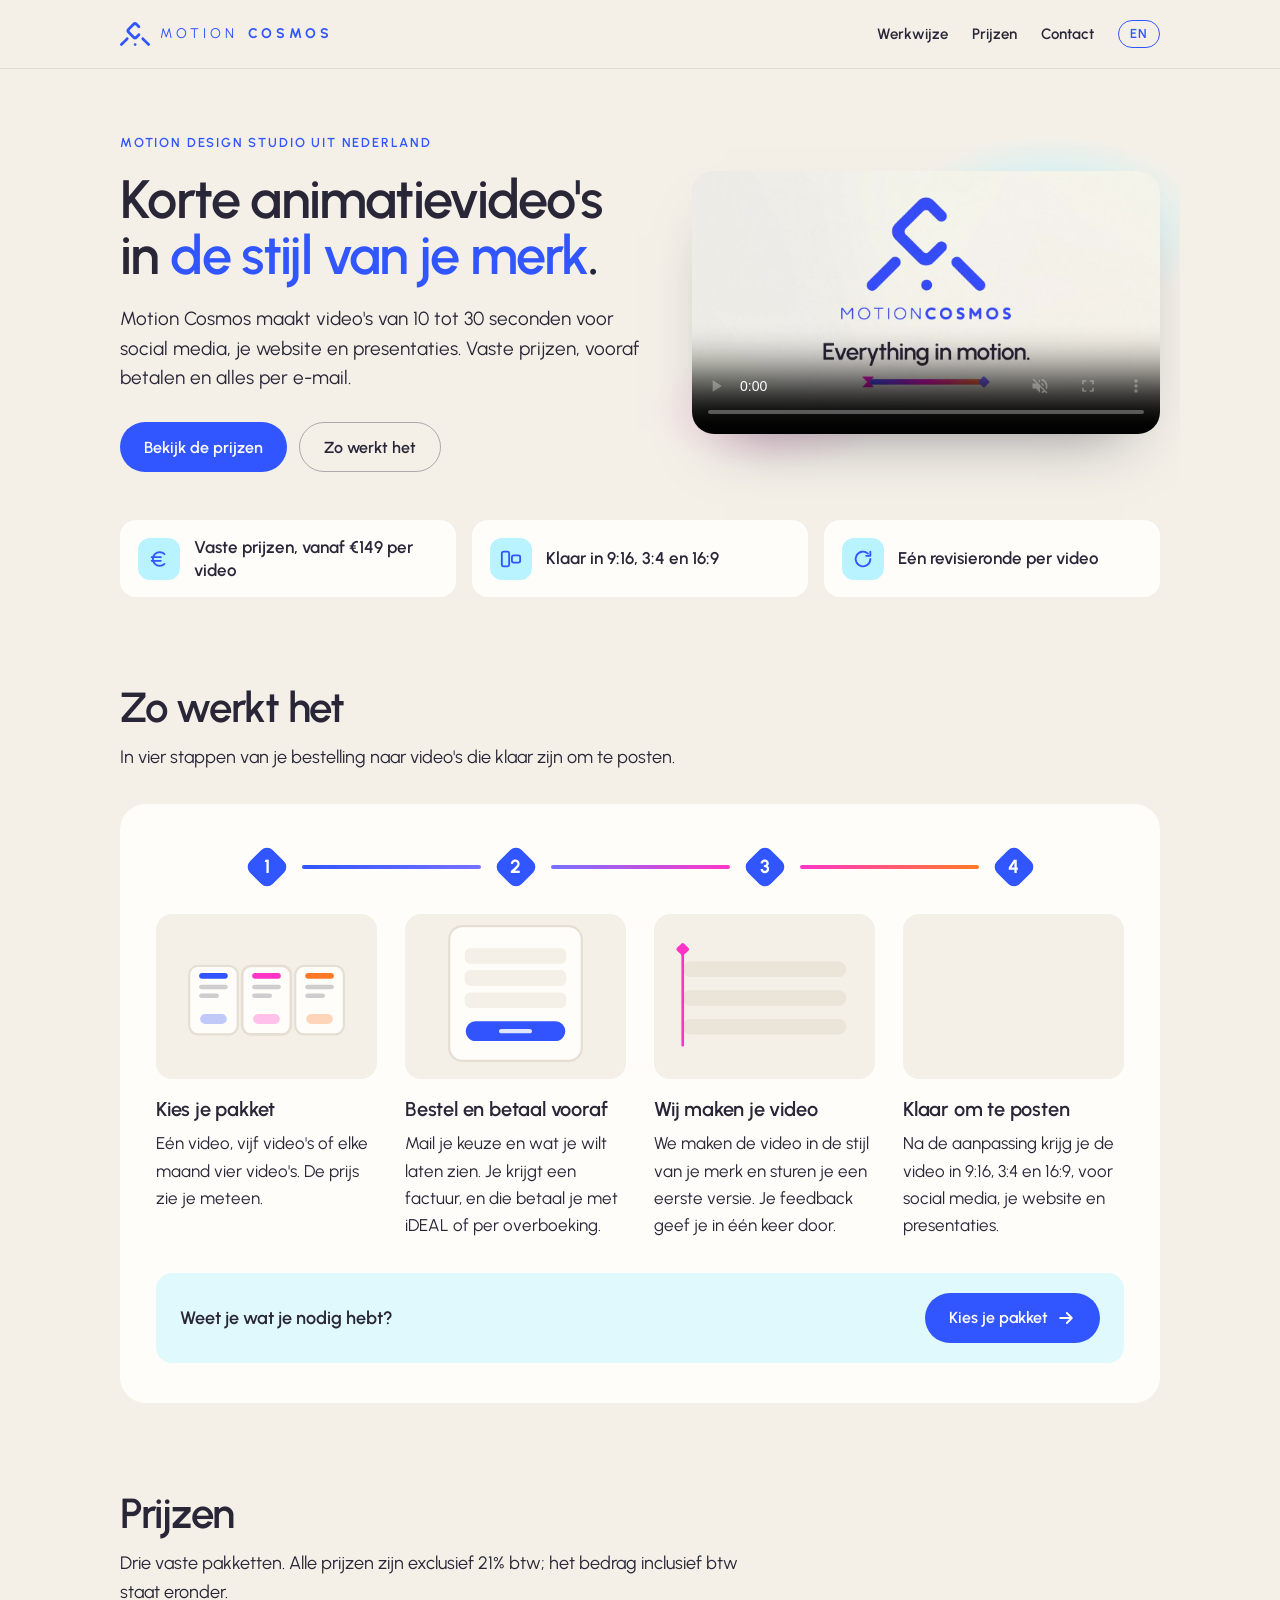
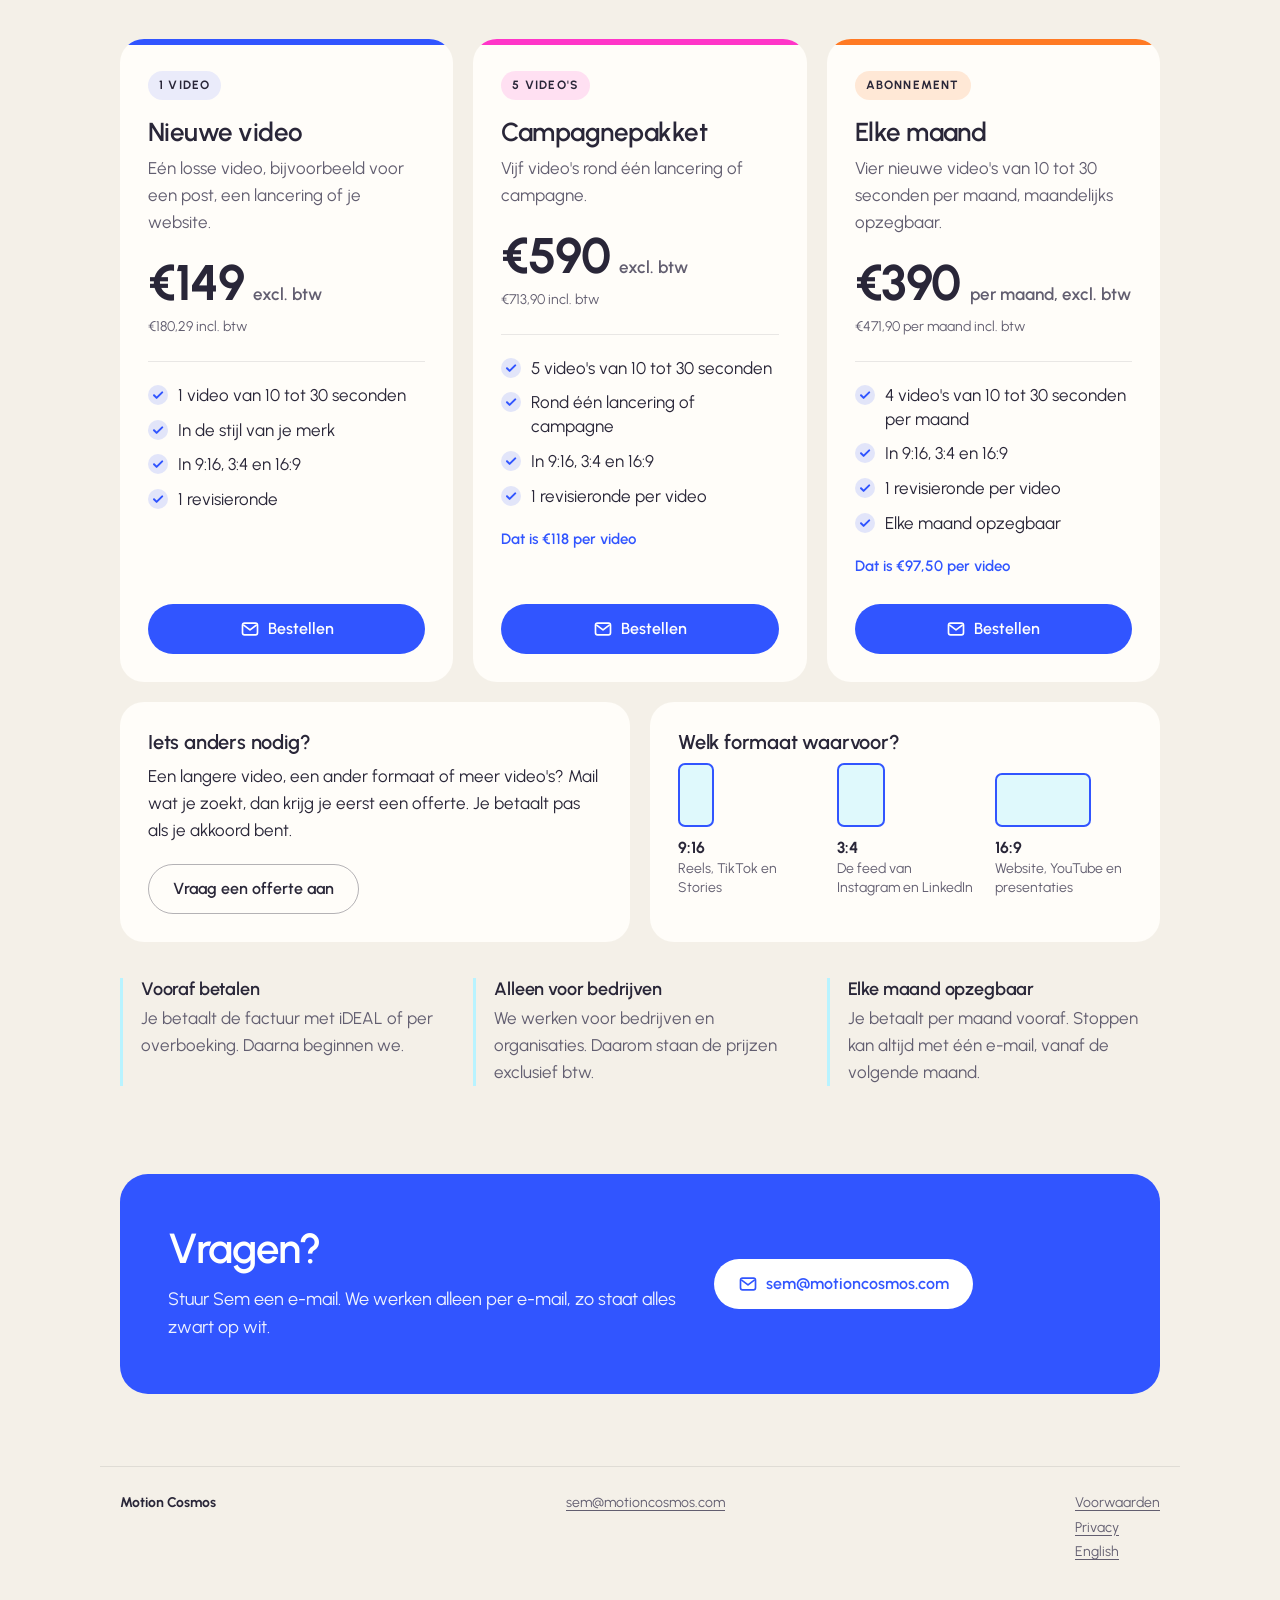
==== index.html @ 5138299f "Publish the Motion Cosmos website Dutch at /, English at /en/, served by GitHub Pages at motioncosmo" ====
<!doctype html>
<html lang="nl">
<head>
<meta charset="utf-8">
<meta name="viewport" content="width=device-width, initial-scale=1">
<title>Motion Cosmos | Korte animatievideo's voor bedrijven</title>
<meta name="description" content="Motion Cosmos maakt korte animatievideo's in de stijl van je merk. Vaste prijzen vanaf €149, vooraf betalen en alles per e-mail.">
<meta property="og:title" content="Motion Cosmos | Korte animatievideo's voor bedrijven">
<meta property="og:description" content="Korte animatievideo's in de stijl van je merk. Vaste prijzen vanaf €149.">
<meta property="og:image" content="https://motioncosmos.com/assets/brand-video.jpg">
<meta property="og:url" content="https://motioncosmos.com/">
<link rel="alternate" hreflang="nl" href="https://motioncosmos.com/">
<link rel="alternate" hreflang="en" href="https://motioncosmos.com/en/">
<link rel="icon" href="assets/beeldmerk.svg" type="image/svg+xml">
<link rel="preload" href="assets/urbanist-latin-600-normal.woff2" as="font" type="font/woff2" crossorigin>
<link rel="stylesheet" href="style.css">
</head>
<body>
<header class="top">
  <div class="wrap">
    <a class="brand" href="index.html"><img src="assets/beeldmerk.svg" alt="" width="30" height="24">MOTION<b>COSMOS</b></a>
    <nav>
      <a class="hide-sm" href="#werkwijze">Werkwijze</a>
      <a href="#prijzen">Prijzen</a>
      <a class="hide-sm" href="#contact">Contact</a>
      <a class="lang" href="en/index.html" hreflang="en" lang="en" title="English version">EN</a>
    </nav>
  </div>
</header>

<main class="wrap">
  <div class="hero">
    <div>
      <p class="eyebrow">Motion design studio uit Nederland</p>
      <h1>Korte animatievideo's in <em>de stijl van je merk</em>.</h1>
      
      <p class="lead">Motion Cosmos maakt video's van 10 tot 30 seconden voor social media, je website en presentaties. Vaste prijzen, vooraf betalen en alles per e-mail.</p>
      <div class="buttons">
        <a class="btn btn-primary" href="#prijzen">Bekijk de prijzen</a>
        <a class="btn btn-ghost" href="#werkwijze">Zo werkt het</a>
      </div>
    </div>
    <div class="media">
      <div class="video">
        <video src="assets/brand-video.mp4" poster="assets/brand-video.jpg" autoplay muted loop playsinline controls preload="metadata" aria-label="Video van Motion Cosmos, 10 seconden"></video>
      </div>
    </div>
  </div>

  <ul class="facts">
    <li><span class="ico"><svg width="22" height="22" viewBox="0 0 24 24" fill="none" stroke="currentColor" stroke-width="2" stroke-linecap="round" aria-hidden="true"><path d="M18 6.6A7.5 7.5 0 1 0 18 17.4"/><path d="M4 10h10M4 14h10"/></svg></span>Vaste prijzen, vanaf €149 per video</li>
    <li><span class="ico"><svg width="22" height="22" viewBox="0 0 24 24" fill="none" stroke="currentColor" stroke-width="2" stroke-linejoin="round" aria-hidden="true"><rect x="2" y="4" width="8" height="16" rx="2"/><rect x="13" y="8" width="9" height="8" rx="2"/></svg></span>Klaar in 9:16, 3:4 en 16:9</li>
    <li><span class="ico"><svg width="22" height="22" viewBox="0 0 24 24" fill="none" stroke="currentColor" stroke-width="2" stroke-linecap="round" stroke-linejoin="round" aria-hidden="true"><path d="M20 12a8 8 0 1 1-2.6-5.9"/><path d="M20 4v4.5h-4.5"/></svg></span>Eén revisieronde per video</li>
  </ul>

  <section id="werkwijze">
    <div class="section-head">
      <h2>Zo werkt het</h2>
      <p>In vier stappen van je bestelling naar video's die klaar zijn om te posten.</p>
    </div>
    <div class="panel">
      <ol class="steps">
        <li>
          <span class="kf"><span>1</span></span>
          <div class="anim" data-lottie="assets/lottie/step1.json" aria-hidden="true"></div>
          <h3>Kies je pakket</h3>
          <p>Eén video, vijf video's of elke maand vier video's. De prijs zie je meteen.</p>
        </li>
        <li>
          <span class="kf"><span>2</span></span>
          <div class="anim" data-lottie="assets/lottie/step2.json" aria-hidden="true"></div>
          
          <h3>Bestel en betaal vooraf</h3>
          <p>Mail je keuze en wat je wilt laten zien. Je krijgt een factuur, en die betaal je met iDEAL of per overboeking.</p>
        </li>
        <li>
          <span class="kf"><span>3</span></span>
          <div class="anim" data-lottie="assets/lottie/step3.json" aria-hidden="true"></div>
          <h3>Wij maken je video</h3>
          <p>We maken de video in de stijl van je merk en sturen je een eerste versie. Je feedback geef je in één keer door.</p>
        </li>
        <li>
          <span class="kf"><span>4</span></span>
          <div class="anim" data-lottie="assets/lottie/step4.json" aria-hidden="true"></div>
          <h3>Klaar om te posten</h3>
          <p>Na de aanpassing krijg je de video in 9:16, 3:4 en 16:9, voor social media, je website en presentaties.</p>
        </li>
      </ol>
      <div class="panel-cta">
        <p>Weet je wat je nodig hebt?</p>
        <a class="btn btn-primary" href="#prijzen">Kies je pakket <svg width="20" height="20" viewBox="0 0 24 24" fill="none" stroke="currentColor" stroke-width="2.2" stroke-linecap="round" stroke-linejoin="round" aria-hidden="true"><path d="M5 12h14M13 6l6 6-6 6"/></svg></a>
      </div>
    </div>
  </section>

  <section id="prijzen">
    <div class="section-head">
      <h2>Prijzen</h2>
      <p>Drie vaste pakketten. Alle prijzen zijn exclusief 21% btw; het bedrag inclusief btw staat eronder.</p>
    </div>
    <div class="prices">
      <article class="price p1">
        <span class="tag">1 video</span>
        <h3>Nieuwe video</h3>
        <p class="for">Eén losse video, bijvoorbeeld voor een post, een lancering of je website.</p>
        <div class="amount"><strong>€149</strong><span>excl. btw</span></div>
        <p class="incl">€180,29 incl. btw</p>
        <ul>
          <li><svg width="20" height="20" viewBox="0 0 20 20" aria-hidden="true"><circle cx="10" cy="10" r="10" fill="currentColor" opacity=".14"/><path d="M6 10.3l2.6 2.6 5.6-5.5" fill="none" stroke="currentColor" stroke-width="2" stroke-linecap="round" stroke-linejoin="round"/></svg>1 video van 10 tot 30 seconden</li>
          <li><svg width="20" height="20" viewBox="0 0 20 20" aria-hidden="true"><circle cx="10" cy="10" r="10" fill="currentColor" opacity=".14"/><path d="M6 10.3l2.6 2.6 5.6-5.5" fill="none" stroke="currentColor" stroke-width="2" stroke-linecap="round" stroke-linejoin="round"/></svg>In de stijl van je merk</li>
          <li><svg width="20" height="20" viewBox="0 0 20 20" aria-hidden="true"><circle cx="10" cy="10" r="10" fill="currentColor" opacity=".14"/><path d="M6 10.3l2.6 2.6 5.6-5.5" fill="none" stroke="currentColor" stroke-width="2" stroke-linecap="round" stroke-linejoin="round"/></svg>In 9:16, 3:4 en 16:9</li>
          <li><svg width="20" height="20" viewBox="0 0 20 20" aria-hidden="true"><circle cx="10" cy="10" r="10" fill="currentColor" opacity=".14"/><path d="M6 10.3l2.6 2.6 5.6-5.5" fill="none" stroke="currentColor" stroke-width="2" stroke-linecap="round" stroke-linejoin="round"/></svg>1 revisieronde</li>
        </ul>
        <div class="grow"></div>
        
        <a class="btn btn-primary" href="mailto:sem@motioncosmos.com?subject=Bestelling%3A%20Nieuwe%20video"><svg width="20" height="20" viewBox="0 0 24 24" fill="none" stroke="currentColor" stroke-width="2" stroke-linejoin="round" aria-hidden="true"><rect x="3" y="5" width="18" height="14" rx="2.5"/><path d="M4 7l8 6 8-6"/></svg>Bestellen</a>
      </article>
      <article class="price p2">
        <span class="tag">5 video's</span>
        <h3>Campagnepakket</h3>
        <p class="for">Vijf video's rond één lancering of campagne.</p>
        <div class="amount"><strong>€590</strong><span>excl. btw</span></div>
        <p class="incl">€713,90 incl. btw</p>
        <ul>
          <li><svg width="20" height="20" viewBox="0 0 20 20" aria-hidden="true"><circle cx="10" cy="10" r="10" fill="currentColor" opacity=".14"/><path d="M6 10.3l2.6 2.6 5.6-5.5" fill="none" stroke="currentColor" stroke-width="2" stroke-linecap="round" stroke-linejoin="round"/></svg>5 video's van 10 tot 30 seconden</li>
          <li><svg width="20" height="20" viewBox="0 0 20 20" aria-hidden="true"><circle cx="10" cy="10" r="10" fill="currentColor" opacity=".14"/><path d="M6 10.3l2.6 2.6 5.6-5.5" fill="none" stroke="currentColor" stroke-width="2" stroke-linecap="round" stroke-linejoin="round"/></svg>Rond één lancering of campagne</li>
          <li><svg width="20" height="20" viewBox="0 0 20 20" aria-hidden="true"><circle cx="10" cy="10" r="10" fill="currentColor" opacity=".14"/><path d="M6 10.3l2.6 2.6 5.6-5.5" fill="none" stroke="currentColor" stroke-width="2" stroke-linecap="round" stroke-linejoin="round"/></svg>In 9:16, 3:4 en 16:9</li>
          <li><svg width="20" height="20" viewBox="0 0 20 20" aria-hidden="true"><circle cx="10" cy="10" r="10" fill="currentColor" opacity=".14"/><path d="M6 10.3l2.6 2.6 5.6-5.5" fill="none" stroke="currentColor" stroke-width="2" stroke-linecap="round" stroke-linejoin="round"/></svg>1 revisieronde per video</li>
        </ul>
        <p class="unit">Dat is €118 per video</p>
        <div class="grow"></div>
        
        <a class="btn btn-primary" href="mailto:sem@motioncosmos.com?subject=Bestelling%3A%20Campagnepakket"><svg width="20" height="20" viewBox="0 0 24 24" fill="none" stroke="currentColor" stroke-width="2" stroke-linejoin="round" aria-hidden="true"><rect x="3" y="5" width="18" height="14" rx="2.5"/><path d="M4 7l8 6 8-6"/></svg>Bestellen</a>
      </article>
      <article class="price p3">
        <span class="tag">Abonnement</span>
        <h3>Elke maand</h3>
        <p class="for">Vier nieuwe video's van 10 tot 30 seconden per maand, maandelijks opzegbaar.</p>
        <div class="amount"><strong>€390</strong><span>per maand, excl. btw</span></div>
        <p class="incl">€471,90 per maand incl. btw</p>
        <ul>
          <li><svg width="20" height="20" viewBox="0 0 20 20" aria-hidden="true"><circle cx="10" cy="10" r="10" fill="currentColor" opacity=".14"/><path d="M6 10.3l2.6 2.6 5.6-5.5" fill="none" stroke="currentColor" stroke-width="2" stroke-linecap="round" stroke-linejoin="round"/></svg>4 video's van 10 tot 30 seconden per maand</li>
          <li><svg width="20" height="20" viewBox="0 0 20 20" aria-hidden="true"><circle cx="10" cy="10" r="10" fill="currentColor" opacity=".14"/><path d="M6 10.3l2.6 2.6 5.6-5.5" fill="none" stroke="currentColor" stroke-width="2" stroke-linecap="round" stroke-linejoin="round"/></svg>In 9:16, 3:4 en 16:9</li>
          <li><svg width="20" height="20" viewBox="0 0 20 20" aria-hidden="true"><circle cx="10" cy="10" r="10" fill="currentColor" opacity=".14"/><path d="M6 10.3l2.6 2.6 5.6-5.5" fill="none" stroke="currentColor" stroke-width="2" stroke-linecap="round" stroke-linejoin="round"/></svg>1 revisieronde per video</li>
          <li><svg width="20" height="20" viewBox="0 0 20 20" aria-hidden="true"><circle cx="10" cy="10" r="10" fill="currentColor" opacity=".14"/><path d="M6 10.3l2.6 2.6 5.6-5.5" fill="none" stroke="currentColor" stroke-width="2" stroke-linecap="round" stroke-linejoin="round"/></svg>Elke maand opzegbaar</li>
        </ul>
        <p class="unit">Dat is €97,50 per video</p>
        <div class="grow"></div>
        
        <a class="btn btn-primary" href="mailto:sem@motioncosmos.com?subject=Bestelling%3A%20Elke%20maand"><svg width="20" height="20" viewBox="0 0 24 24" fill="none" stroke="currentColor" stroke-width="2" stroke-linejoin="round" aria-hidden="true"><rect x="3" y="5" width="18" height="14" rx="2.5"/><path d="M4 7l8 6 8-6"/></svg>Bestellen</a>
      </article>
    </div>

    <div class="extras">
      <div class="extra">
        <h3>Iets anders nodig?</h3>
        <p>Een langere video, een ander formaat of meer video's? Mail wat je zoekt, dan krijg je eerst een offerte. Je betaalt pas als je akkoord bent.</p>
        <a class="btn btn-ghost" href="mailto:sem@motioncosmos.com?subject=Offerte">Vraag een offerte aan</a>
      </div>
      <div class="extra">
        <h3>Welk formaat waarvoor?</h3>
        <ul class="formats">
          <li><div class="rbox"><div class="ratio r916"></div></div><b>9:16</b>Reels, TikTok en Stories</li>
          <li><div class="rbox"><div class="ratio r34"></div></div><b>3:4</b>De feed van Instagram en LinkedIn</li>
          <li><div class="rbox"><div class="ratio r169"></div></div><b>16:9</b>Website, YouTube en presentaties</li>
        </ul>
      </div>
    </div>

    <ul class="good">
      
      <li><h3>Vooraf betalen</h3><p>Je betaalt de factuur met iDEAL of per overboeking. Daarna beginnen we.</p></li>
      <li><h3>Alleen voor bedrijven</h3><p>We werken voor bedrijven en organisaties. Daarom staan de prijzen exclusief btw.</p></li>
      <li><h3>Elke maand opzegbaar</h3><p>Je betaalt per maand vooraf. Stoppen kan altijd met één e-mail, vanaf de volgende maand.</p></li>
    </ul>
  </section>

  <section id="contact">
    <div class="cta">
      <div>
        <h2>Vragen?</h2>
        <p>Stuur Sem een e-mail. We werken alleen per e-mail, zo staat alles zwart op wit.</p>
      </div>
      <div class="side">
        <a class="btn btn-light" href="mailto:sem@motioncosmos.com"><svg width="20" height="20" viewBox="0 0 24 24" fill="none" stroke="currentColor" stroke-width="2" stroke-linejoin="round" aria-hidden="true"><rect x="3" y="5" width="18" height="14" rx="2.5"/><path d="M4 7l8 6 8-6"/></svg>sem@motioncosmos.com</a>
      </div>
    </div>
  </section>
</main>

<footer>
  <div class="wrap">
    <p><strong>Motion Cosmos</strong></p>
    <p><a href="mailto:sem@motioncosmos.com">sem@motioncosmos.com</a></p>
    <p><a href="voorwaarden.html">Voorwaarden</a><br><a href="privacy.html">Privacy</a><br><a href="en/index.html" hreflang="en">English</a></p>
  </div>
</footer>
<script src="assets/lottie/lottie_light.min.js" defer></script>
<script src="assets/steps.js" defer></script>
</body>
</html>
---- style.css ----
@font-face { font-family: Urbanist; font-weight: 400; font-display: swap; src: url(assets/urbanist-latin-400-normal.woff2) format("woff2"); }
@font-face { font-family: Urbanist; font-weight: 600; font-display: swap; src: url(assets/urbanist-latin-600-normal.woff2) format("woff2"); }
@font-face { font-family: Urbanist; font-weight: 700; font-display: swap; src: url(assets/urbanist-latin-700-normal.woff2) format("woff2"); }

/* Motion Cosmos house style (brandbook, Nieuwe stijl v6) */
:root {
  --cream: #F4F0E8;   /* Moon Cream */
  --card: #FFFDF9;
  --ink: #292638;     /* Deep Space */
  --muted: #625E70;
  --blue: #3155FF;    /* Cosmic Blue */
  --blue-hover: #2142E8;
  --sky: #B8F3FF;     /* Stratos Cyan */
  --pink: #FF35C8;    /* Nova Pink */
  --orange: #FF7A24;  /* Solar Orange */
  --violet: #7770FF;  /* Nebula Violet */
  --line: rgba(41, 38, 56, .10);
  color-scheme: light;
}

* { box-sizing: border-box; }
html { -webkit-text-size-adjust: 100%; scroll-behavior: smooth; scroll-padding-top: 84px; }
body {
  margin: 0;
  background: var(--cream);
  color: var(--ink);
  font: 400 17px/1.6 Urbanist, "Helvetica Neue", Helvetica, Arial, sans-serif;
}
a { color: var(--blue); text-underline-offset: 3px; }
a:hover { color: var(--blue-hover); }
img, video, svg { display: block; }

.wrap { max-width: 1080px; margin: 0 auto; padding: 0 20px; }
main { overflow-x: clip; }

/* Header */
header.top {
  position: sticky; top: 0; z-index: 10;
  background: rgba(244, 240, 232, .92);
  -webkit-backdrop-filter: blur(10px); backdrop-filter: blur(10px);
  border-bottom: 1px solid var(--line);
}
header.top .wrap { display: flex; align-items: center; justify-content: space-between; gap: 16px; height: 68px; }
.brand { display: inline-flex; align-items: center; gap: 10px; color: var(--blue); text-decoration: none; font-size: 14px; letter-spacing: .28em; white-space: nowrap; }
.brand b { font-weight: 700; }
.brand img { width: 30px; height: auto; }
nav { display: flex; align-items: center; gap: 24px; }
nav a { color: var(--ink); font-size: 15px; font-weight: 600; text-decoration: none; }
nav a:hover { color: var(--blue); }
nav a.lang {
  color: var(--blue); border: 1.5px solid var(--blue); border-radius: 999px;
  padding: 3px 11px; font-size: 13px; letter-spacing: .08em;
}
nav a.lang:hover { background: var(--blue); color: #fff; }

/* Buttons */
.btn {
  display: inline-flex; align-items: center; justify-content: center; gap: 8px;
  min-height: 50px; padding: 0 24px; border-radius: 999px;
  font-weight: 600; font-size: 16px; text-decoration: none; text-align: center;
  transition: background-color .15s, color .15s, border-color .15s, transform .15s;
}
.btn:hover { transform: translateY(-1px); }
.btn-primary { background: var(--blue); color: #fff; }
.btn-primary:hover { background: var(--blue-hover); color: #fff; }
.btn-ghost { border: 1.5px solid rgba(41, 38, 56, .35); color: var(--ink); }
.btn-ghost:hover { border-color: var(--blue); color: var(--blue); }
.btn-light { background: #fff; color: var(--blue); }
.btn-light:hover { background: var(--cream); color: var(--blue); }

/* Hero */
.hero { display: grid; grid-template-columns: 1.12fr 1fr; gap: 48px; align-items: center; padding: 64px 0 40px; }
.eyebrow { margin: 0 0 18px; color: var(--blue); font-size: 13px; font-weight: 600; letter-spacing: .14em; text-transform: uppercase; }
h1 { margin: 0 0 20px; font-size: clamp(36px, 4.6vw, 54px); font-weight: 600; line-height: 1.04; letter-spacing: -.03em; }
h1 em { font-style: normal; color: var(--blue); }
.lead { margin: 0 0 30px; font-size: 19px; line-height: 1.55; max-width: 31em; }
.buttons { display: flex; flex-wrap: wrap; gap: 12px; }

.media { position: relative; isolation: isolate; }
.media::before {
  /* light field: soft Stratos Cyan and Nova Pink behind the video, never behind text */
  content: ""; position: absolute; inset: -14% -10%; z-index: -1;
  background:
    radial-gradient(closest-side at 72% 28%, rgba(184, 243, 255, .95), rgba(184, 243, 255, 0)),
    radial-gradient(closest-side at 22% 82%, rgba(255, 53, 200, .16), rgba(255, 53, 200, 0));
}
.video { overflow: hidden; border-radius: 22px; aspect-ratio: 16 / 9; background: #ECE6DB; box-shadow: 0 30px 60px -34px rgba(41, 38, 56, .55); }
.video video { width: 100%; height: 100%; object-fit: cover; }

.facts { display: grid; grid-template-columns: repeat(3, 1fr); gap: 16px; margin: 8px 0 0; padding: 0; list-style: none; }
.facts li { display: flex; align-items: center; gap: 14px; padding: 16px 18px; border-radius: 16px; background: var(--card); font-weight: 600; line-height: 1.3; }
.ico { flex: none; display: grid; place-items: center; width: 42px; height: 42px; border-radius: 12px; background: var(--sky); color: var(--blue); }

/* Sections */
section { padding: 88px 0 0; }
.section-head { max-width: 660px; margin: 0 0 32px; }
h2 { margin: 0 0 12px; font-size: clamp(30px, 3.6vw, 42px); font-weight: 600; line-height: 1.1; letter-spacing: -.03em; }
.section-head p { margin: 0; font-size: 18px; }
h3 { margin: 0 0 8px; font-size: 20px; font-weight: 600; line-height: 1.25; letter-spacing: -.01em; }

/* How it works: four keyframes on one timeline */
.panel { padding: 40px 36px; border-radius: 26px; background: var(--card); }
.steps { --gap: 28px; display: grid; grid-template-columns: repeat(4, 1fr); gap: var(--gap); margin: 0; padding: 0; list-style: none; }
.steps li { position: relative; padding-top: 70px; }
.steps p { margin: 0; color: var(--ink); }
/* each number sits centred above its animation; the line runs between the numbers with 12px either side */
.kf { position: absolute; top: 0; left: calc(50% - 23px); width: 46px; height: 46px; display: grid; place-items: center; color: #fff; font-size: 19px; font-weight: 700; }
.kf::before { content: ""; position: absolute; inset: 7px; z-index: 0; border-radius: 8px; background: var(--blue); transform: rotate(45deg); }
.kf span { position: relative; top: 1px; }   /* the digits sit a little high in the line box; this centres their ink */
.steps li:not(:last-child)::after {
  content: ""; position: absolute; top: 21px; left: calc(50% + 35px); right: calc(35px - 50% - var(--gap)); height: 4px; border-radius: 4px;
}
.steps li:nth-child(1)::after { background: linear-gradient(90deg, var(--blue), var(--violet)); }
.steps li:nth-child(2)::after { background: linear-gradient(90deg, var(--violet), var(--pink)); }
.steps li:nth-child(3)::after { background: linear-gradient(90deg, var(--pink), var(--orange)); }
.anim { aspect-ratio: 4 / 3; margin: 0 0 18px; border-radius: 16px; background: var(--cream); overflow: hidden; }
.anim svg { width: 100%; height: 100%; }
.panel-cta { display: flex; flex-wrap: wrap; align-items: center; justify-content: space-between; gap: 14px 24px; margin: 34px 0 0; padding: 20px 24px; border-radius: 16px; background: rgba(184, 243, 255, .45); }
.panel-cta p { margin: 0; font-size: 18px; font-weight: 600; }

/* Prices */
.prices { display: grid; grid-template-columns: repeat(3, 1fr); gap: 20px; }
.price { position: relative; display: flex; flex-direction: column; overflow: hidden; padding: 32px 28px 28px; border-radius: 24px; background: var(--card); }
.price::before { content: ""; position: absolute; top: 0; left: 0; right: 0; height: 6px; background: var(--blue); }
.price.p2::before { background: var(--pink); }
.price.p3::before { background: var(--orange); }
.tag { align-self: flex-start; margin: 0 0 16px; padding: 5px 11px; border-radius: 999px; background: rgba(49, 85, 255, .10); color: var(--ink); font-size: 12px; font-weight: 700; letter-spacing: .1em; text-transform: uppercase; }
.p2 .tag { background: rgba(255, 53, 200, .14); }
.p3 .tag { background: rgba(255, 122, 36, .16); }
.price h3 { margin: 0 0 6px; font-size: 26px; letter-spacing: -.02em; }
.price .for { margin: 0 0 22px; color: var(--muted); }
.amount { display: flex; align-items: baseline; flex-wrap: wrap; gap: 4px 10px; }
.amount strong { font-size: 50px; font-weight: 700; line-height: 1; letter-spacing: -.03em; }
.amount span { color: var(--muted); font-weight: 600; }
.incl { margin: 8px 0 0; color: var(--muted); font-size: 14px; }
.price ul { display: grid; gap: 11px; margin: 22px 0 0; padding: 22px 0 0; border-top: 1px solid var(--line); list-style: none; }
.price li { display: flex; align-items: flex-start; gap: 10px; line-height: 1.4; }
.price li svg { flex: none; margin-top: 1px; color: var(--blue); }
.unit { margin: 18px 0 0; color: var(--blue); font-size: 15px; font-weight: 600; }
.price .grow { flex: 1; }
.price .btn { margin-top: 26px; width: 100%; }

.extras { display: grid; grid-template-columns: 1fr 1fr; gap: 20px; margin: 20px 0 0; }
.extra { padding: 28px; border-radius: 24px; background: var(--card); }
.extra p { margin: 0 0 20px; }
.formats { display: flex; align-items: flex-start; gap: 22px; margin: 4px 0 0; padding: 0; list-style: none; }
.formats li { flex: 1; font-size: 14px; line-height: 1.35; color: var(--muted); }
.formats b { display: block; margin: 10px 0 2px; color: var(--ink); font-size: 16px; }
.rbox { display: flex; align-items: flex-end; height: 64px; }
.ratio { border: 2px solid var(--blue); border-radius: 7px; background: rgba(184, 243, 255, .45); }
.r916 { width: 36px; height: 64px; }
.r34 { width: 48px; height: 64px; }
.r169 { width: 96px; height: 54px; }

.good { display: grid; grid-template-columns: repeat(3, 1fr); gap: 20px; margin: 36px 0 0; padding: 0; list-style: none; }
.good li { padding-left: 18px; border-left: 3px solid var(--sky); }
.good h3 { font-size: 18px; margin-bottom: 4px; }
.good p { margin: 0; color: var(--muted); }

/* Contact */
.cta { display: grid; grid-template-columns: 1.3fr 1fr; gap: 28px; align-items: center; padding: 52px 48px; border-radius: 28px; background: var(--blue); color: #fff; }
.cta h2 { color: #fff; }
.cta p { margin: 0; color: #EEF2FF; font-size: 18px; }
.cta .side { display: flex; flex-direction: column; align-items: flex-start; gap: 10px; }
.cta .side small { color: #EEF2FF; font-size: 14px; }

/* Footer */
footer { padding: 72px 0 48px; color: var(--muted); font-size: 14px; }
footer .wrap { display: flex; flex-wrap: wrap; justify-content: space-between; gap: 18px 32px; padding-top: 24px; border-top: 1px solid var(--line); }
footer p { margin: 0; line-height: 1.75; }
footer a { color: var(--muted); }
footer strong { color: var(--ink); }

/* Order page */
.order-head { max-width: 680px; margin: 48px 0 32px; }
.order-head h1 { font-size: clamp(34px, 4.4vw, 50px); }
.order-head .lead { margin: 0; }
.order { display: grid; grid-template-columns: minmax(0, 1.6fr) minmax(300px, 1fr); gap: 28px; align-items: start; }
.block { margin: 0 0 20px; padding: 28px; border: 0; border-radius: 24px; background: var(--card); min-width: 0; }
.block legend { float: left; width: 100%; display: flex; align-items: center; gap: 12px; margin: 0 0 20px; padding: 0; font-size: 21px; font-weight: 600; letter-spacing: -.01em; }
.block legend + * { clear: both; }
.num { display: inline-grid; place-items: center; width: 30px; height: 30px; border-radius: 50%; background: var(--sky); color: var(--blue); font-size: 15px; font-weight: 700; }
.choices { display: grid; grid-template-columns: repeat(3, 1fr); gap: 12px; }
.choice { position: relative; cursor: pointer; }
.choice input { position: absolute; opacity: 0; pointer-events: none; }
.choice-body { display: flex; flex-direction: column; gap: 4px; height: 100%; padding: 16px; border: 2px solid var(--line); border-radius: 16px; background: #fff; transition: border-color .15s, background-color .15s; }
.choice-body b { font-size: 17px; font-weight: 600; }
.choice-body small { color: var(--muted); font-size: 14px; line-height: 1.35; }
.choice-body em { margin-top: auto; padding-top: 8px; font-style: normal; font-size: 22px; font-weight: 700; letter-spacing: -.02em; }
.choice-body em span { color: var(--muted); font-size: 13px; font-weight: 600; letter-spacing: 0; }
.choice:hover .choice-body { border-color: rgba(49, 85, 255, .45); }
.choice input:checked + .choice-body { border-color: var(--blue); background: rgba(49, 85, 255, .05); box-shadow: inset 0 0 0 1px var(--blue); }
.choice input:focus-visible + .choice-body { outline: 3px solid rgba(49, 85, 255, .35); outline-offset: 2px; }
.hint { margin: 14px 0 0; color: var(--muted); font-size: 14px; }
.fields { display: grid; grid-template-columns: 1fr 1fr; gap: 16px; }
.field { display: flex; flex-direction: column; gap: 6px; min-width: 0; }
.field.full { grid-column: 1 / -1; }
.field[hidden] { display: none; }
.field > span { font-size: 15px; font-weight: 600; }
.field .opt { color: var(--muted); font-style: normal; font-weight: 400; }
.field input, .field select, .field textarea {
  width: 100%; padding: 12px 14px; border: 1.5px solid rgba(41, 38, 56, .18); border-radius: 12px;
  background: #fff; color: var(--ink); font: inherit; font-size: 16px; line-height: 1.4;
}
.field textarea { resize: vertical; min-height: 120px; }
.field input:focus, .field select:focus, .field textarea:focus { outline: none; border-color: var(--blue); box-shadow: 0 0 0 3px rgba(49, 85, 255, .18); }
.field .invalid { border-color: #D93D3D; background: #FFF7F7; }
.hp { position: absolute; left: -9999px; width: 1px; height: 1px; overflow: hidden; }
.summary { position: sticky; top: 92px; }
.summary-card { padding: 28px; border-radius: 24px; background: var(--card); box-shadow: 0 24px 50px -36px rgba(41, 38, 56, .45); }
.summary-card h2 { font-size: 22px; margin: 0 0 16px; }
.summary-card dl { margin: 0; }
.summary-card dl div { display: flex; justify-content: space-between; gap: 16px; padding: 10px 0; border-bottom: 1px solid var(--line); }
.summary-card dt { color: var(--ink); }
.summary-card dd { margin: 0; font-weight: 600; white-space: nowrap; }
.summary-card .total { border-bottom: 0; padding-top: 14px; font-size: 20px; }
.summary-card .total dt, .summary-card .total dd { font-weight: 700; }
.sum-note { margin: 4px 0 0; padding: 12px 14px; border-radius: 12px; background: rgba(184, 243, 255, .45); font-size: 14px; line-height: 1.45; }
.terms { display: flex; align-items: flex-start; gap: 10px; margin: 18px 0 16px; font-size: 15px; cursor: pointer; }
.terms input { width: 20px; height: 20px; margin: 2px 0 0; accent-color: var(--blue); flex: none; }
.pay { width: 100%; min-height: 56px; font-size: 17px; border: 0; cursor: pointer; }
.pay:disabled { opacity: .7; cursor: progress; transform: none; }
.error { margin: 12px 0 0; padding: 10px 14px; border-radius: 12px; background: #FFF0F0; color: #A12626; font-size: 15px; }
.error a { color: #A12626; }
.secure { margin: 14px 0 0; color: var(--muted); font-size: 14px; line-height: 1.45; }
.thanks { text-align: left; }
.thanks [data-state] p:last-child { margin-bottom: 0; }

/* Terms and privacy */
.bar { display: flex; margin: 0 0 20px; }
.bar i { display: block; width: 18px; height: 4px; }
.bar i:nth-child(1) { background: var(--blue); }
.bar i:nth-child(2) { background: var(--pink); }
.bar i:nth-child(3) { background: var(--orange); }
.legal { max-width: 820px; margin: 40px auto 0; padding: 40px 36px; border-radius: 24px; background: var(--card); }
.legal h1 { font-size: clamp(32px, 4vw, 42px); margin: 0 0 6px; }
.legal h2 { font-size: 21px; letter-spacing: -.01em; margin: 30px 0 8px; }
.legal ul { padding-left: 20px; }
.legal li { margin: 0 0 6px; }
.legal .meta { margin: 0 0 8px; color: var(--muted); font-size: 15px; }
.legal .translation { margin: 0 0 8px; padding: 10px 14px; border-radius: 10px; background: rgba(184, 243, 255, .45); font-size: 15px; }

.todo { padding: 0 4px; border-radius: 4px; background: #FFE9A8; color: var(--ink); }

@media (max-width: 960px) {
  .hero { grid-template-columns: 1fr; gap: 36px; padding-top: 40px; }
  .order { grid-template-columns: 1fr; }
  .summary { position: static; }
  .steps { grid-template-columns: 1fr 1fr; row-gap: 36px; }
  .steps li:nth-child(2)::after { display: none; }
  .prices { grid-template-columns: 1fr; max-width: 520px; }
  .extras, .good { grid-template-columns: 1fr; }
  .cta { grid-template-columns: 1fr; padding: 40px 28px; }
}

@media (max-width: 640px) {
  body { font-size: 16px; }
  .wrap { padding: 0 16px; }
  nav { gap: 16px; }
  nav .hide-sm { display: none; }
  .brand { font-size: 12px; letter-spacing: .22em; }
  .brand img { width: 26px; }
  .lead { font-size: 18px; }
  .buttons .btn { flex: 1 1 100%; }
  .facts { grid-template-columns: 1fr; gap: 10px; }
  .facts li { padding: 12px 14px; }
  .ico { width: 38px; height: 38px; }
  section { padding-top: 64px; }
  .panel { padding: 28px 20px; }
  .steps { grid-template-columns: 1fr; row-gap: 28px; }
  /* on a phone: the number beside the step's title, the line running down the left to the next number */
  .steps li { display: grid; grid-template-columns: 46px minmax(0, 1fr); column-gap: 16px; padding: 0; }
  .kf { position: relative; left: auto; grid-column: 1; grid-row: 1; align-self: center; }
  .steps h3 { grid-column: 2; grid-row: 1; align-self: center; margin: 0; }
  .steps .anim { grid-column: 2; grid-row: 2; margin: 14px 0 16px; }
  .steps p { grid-column: 2; grid-row: 3; }
  .steps li:nth-child(2)::after { display: block; }
  .steps li:not(:last-child)::after { top: 58px; bottom: -16px; left: 21px; right: auto; width: 4px; height: auto; }
  .steps li:nth-child(1)::after { background: linear-gradient(180deg, var(--blue), var(--violet)); }
  .steps li:nth-child(2)::after { background: linear-gradient(180deg, var(--violet), var(--pink)); }
  .steps li:nth-child(3)::after { background: linear-gradient(180deg, var(--pink), var(--orange)); }
  .anim { max-width: 260px; }
  .panel-cta { padding: 18px; }
  .panel-cta .btn { width: 100%; }
  .order-head { margin: 32px 0 24px; }
  .block, .summary-card { padding: 22px 18px; }
  .choices { grid-template-columns: 1fr; }
  .choice-body { flex-direction: row; flex-wrap: wrap; align-items: baseline; column-gap: 10px; }
  .choice-body small { flex-basis: 100%; order: 3; }
  .choice-body em { margin: 0 0 0 auto; padding: 0; font-size: 19px; }
  .fields { grid-template-columns: 1fr; }
  .price { padding: 28px 22px 22px; }
  .extra { padding: 24px 20px; }
  .formats { gap: 14px; }
  .r169 { width: 80px; height: 45px; }
  .legal { margin-top: 24px; padding: 28px 20px; }
}
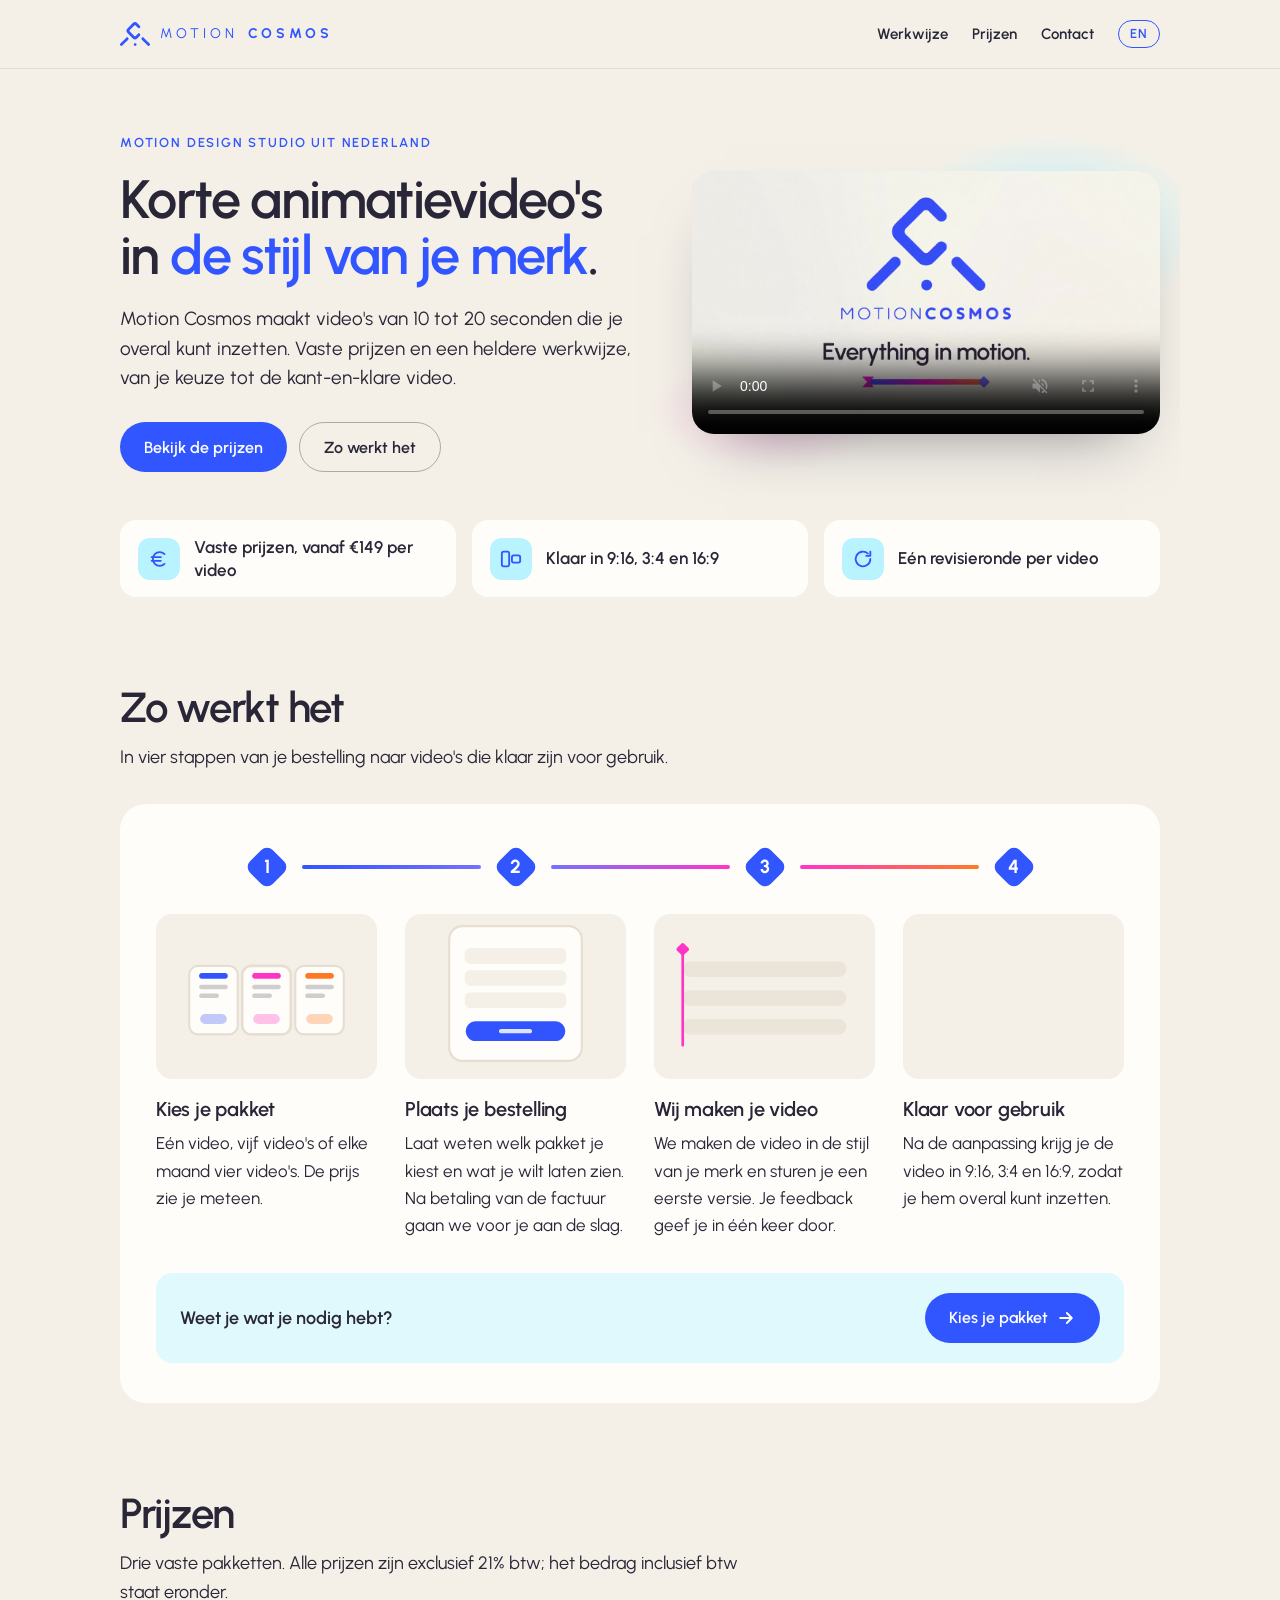
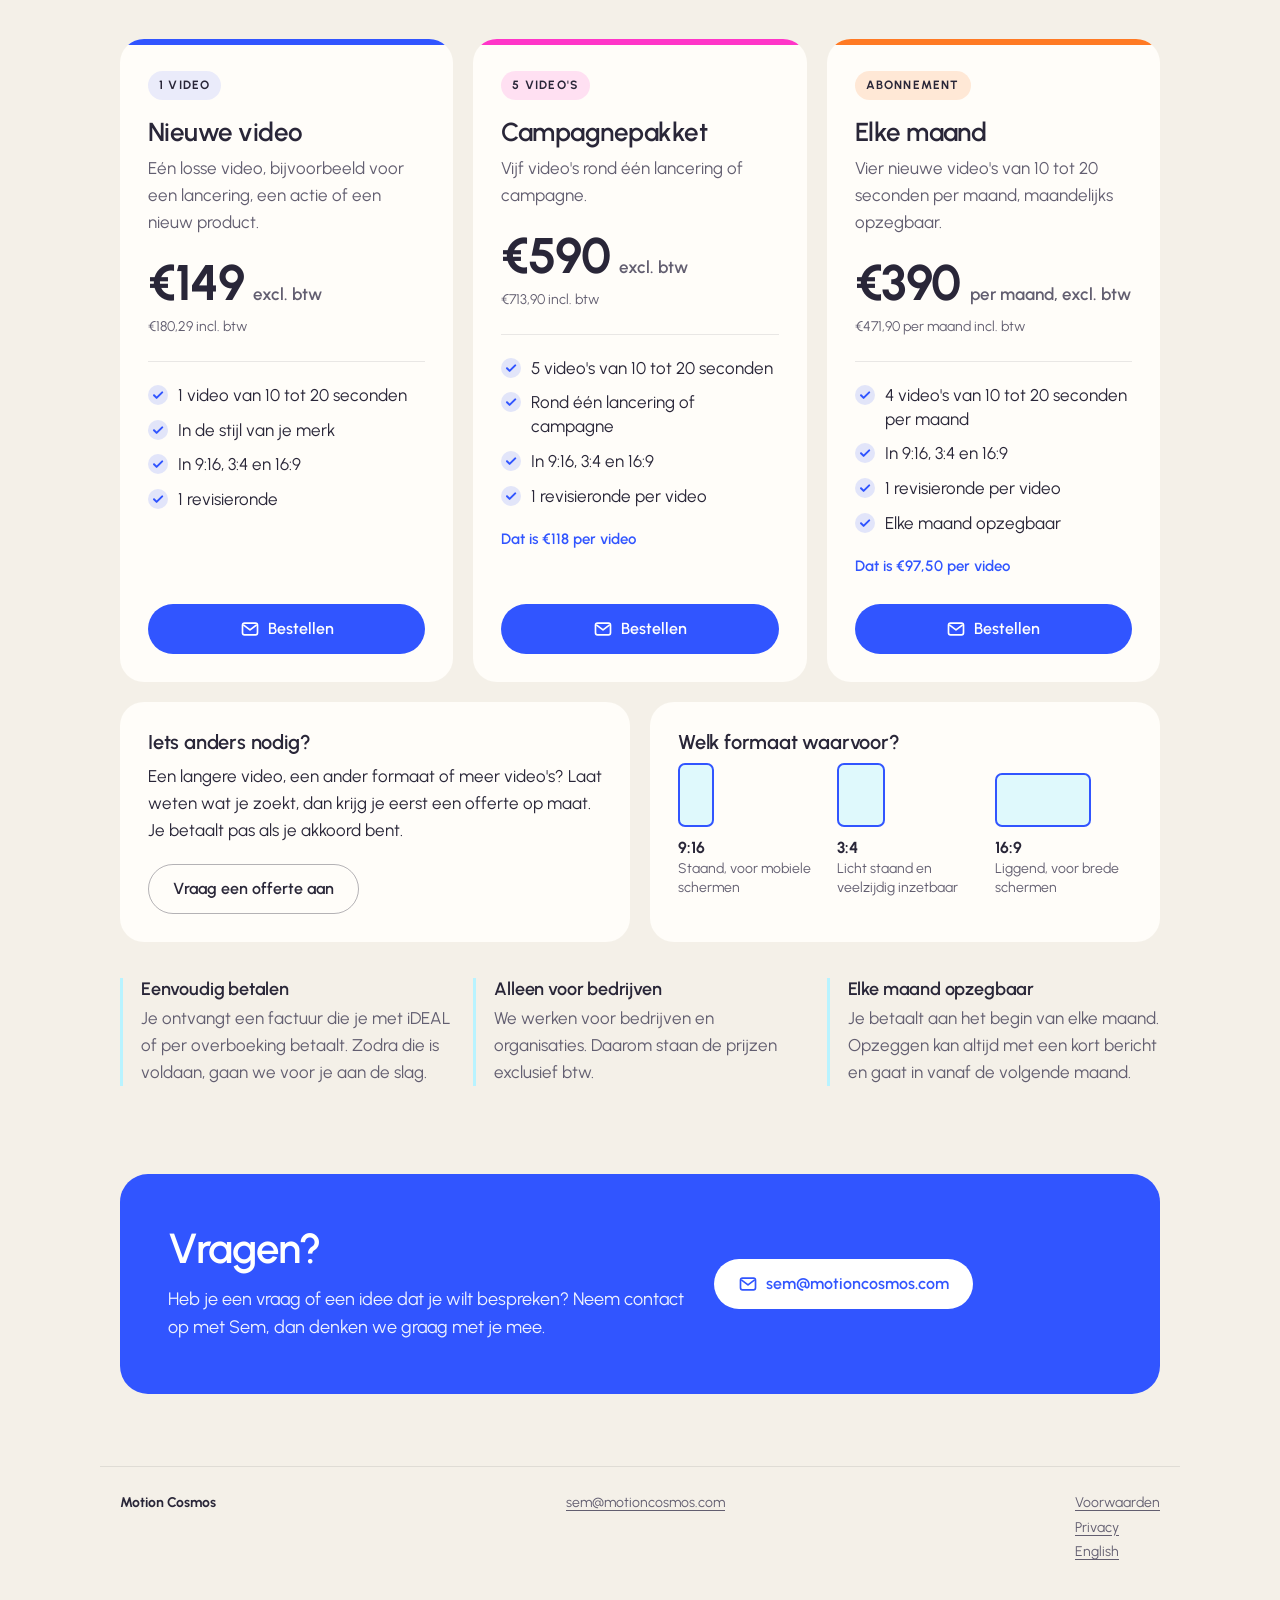
==== commit 593aa686: "Update texts, video length and add favicons Videos are now 10 to 20 seconds (prices unchanged). Frie" ====
--- a/index.html
+++ b/index.html
@@ -4,14 +4,17 @@
 <meta charset="utf-8">
 <meta name="viewport" content="width=device-width, initial-scale=1">
 <title>Motion Cosmos | Korte animatievideo's voor bedrijven</title>
-<meta name="description" content="Motion Cosmos maakt korte animatievideo's in de stijl van je merk. Vaste prijzen vanaf €149, vooraf betalen en alles per e-mail.">
+<meta name="description" content="Motion Cosmos maakt korte animatievideo's in de stijl van je merk. Vaste prijzen vanaf €149 en een heldere, vlotte werkwijze.">
 <meta property="og:title" content="Motion Cosmos | Korte animatievideo's voor bedrijven">
 <meta property="og:description" content="Korte animatievideo's in de stijl van je merk. Vaste prijzen vanaf €149.">
 <meta property="og:image" content="https://motioncosmos.com/assets/brand-video.jpg">
 <meta property="og:url" content="https://motioncosmos.com/">
 <link rel="alternate" hreflang="nl" href="https://motioncosmos.com/">
 <link rel="alternate" hreflang="en" href="https://motioncosmos.com/en/">
-<link rel="icon" href="assets/beeldmerk.svg" type="image/svg+xml">
+<link rel="icon" href="favicon.ico" sizes="32x32">
+<link rel="icon" href="favicon.svg" type="image/svg+xml">
+<link rel="apple-touch-icon" href="apple-touch-icon.png">
+<link rel="manifest" href="site.webmanifest">
 <link rel="preload" href="assets/urbanist-latin-600-normal.woff2" as="font" type="font/woff2" crossorigin>
 <link rel="stylesheet" href="style.css">
 </head>
@@ -34,7 +37,7 @@
       <p class="eyebrow">Motion design studio uit Nederland</p>
       <h1>Korte animatievideo's in <em>de stijl van je merk</em>.</h1>
       
-      <p class="lead">Motion Cosmos maakt video's van 10 tot 30 seconden voor social media, je website en presentaties. Vaste prijzen, vooraf betalen en alles per e-mail.</p>
+      <p class="lead">Motion Cosmos maakt video's van 10 tot 20 seconden die je overal kunt inzetten. Vaste prijzen en een heldere werkwijze, van je keuze tot de kant-en-klare video.</p>
       <div class="buttons">
         <a class="btn btn-primary" href="#prijzen">Bekijk de prijzen</a>
         <a class="btn btn-ghost" href="#werkwijze">Zo werkt het</a>
@@ -56,7 +59,7 @@
   <section id="werkwijze">
     <div class="section-head">
       <h2>Zo werkt het</h2>
-      <p>In vier stappen van je bestelling naar video's die klaar zijn om te posten.</p>
+      <p>In vier stappen van je bestelling naar video's die klaar zijn voor gebruik.</p>
     </div>
     <div class="panel">
       <ol class="steps">
@@ -70,8 +73,8 @@
           <span class="kf"><span>2</span></span>
           <div class="anim" data-lottie="assets/lottie/step2.json" aria-hidden="true"></div>
           
-          <h3>Bestel en betaal vooraf</h3>
-          <p>Mail je keuze en wat je wilt laten zien. Je krijgt een factuur, en die betaal je met iDEAL of per overboeking.</p>
+          <h3>Plaats je bestelling</h3>
+          <p>Laat weten welk pakket je kiest en wat je wilt laten zien. Na betaling van de factuur gaan we voor je aan de slag.</p>
         </li>
         <li>
           <span class="kf"><span>3</span></span>
@@ -82,8 +85,8 @@
         <li>
           <span class="kf"><span>4</span></span>
           <div class="anim" data-lottie="assets/lottie/step4.json" aria-hidden="true"></div>
-          <h3>Klaar om te posten</h3>
-          <p>Na de aanpassing krijg je de video in 9:16, 3:4 en 16:9, voor social media, je website en presentaties.</p>
+          <h3>Klaar voor gebruik</h3>
+          <p>Na de aanpassing krijg je de video in 9:16, 3:4 en 16:9, zodat je hem overal kunt inzetten.</p>
         </li>
       </ol>
       <div class="panel-cta">
@@ -102,11 +105,11 @@
       <article class="price p1">
         <span class="tag">1 video</span>
         <h3>Nieuwe video</h3>
-        <p class="for">Eén losse video, bijvoorbeeld voor een post, een lancering of je website.</p>
+        <p class="for">Eén losse video, bijvoorbeeld voor een lancering, een actie of een nieuw product.</p>
         <div class="amount"><strong>€149</strong><span>excl. btw</span></div>
         <p class="incl">€180,29 incl. btw</p>
         <ul>
-          <li><svg width="20" height="20" viewBox="0 0 20 20" aria-hidden="true"><circle cx="10" cy="10" r="10" fill="currentColor" opacity=".14"/><path d="M6 10.3l2.6 2.6 5.6-5.5" fill="none" stroke="currentColor" stroke-width="2" stroke-linecap="round" stroke-linejoin="round"/></svg>1 video van 10 tot 30 seconden</li>
+          <li><svg width="20" height="20" viewBox="0 0 20 20" aria-hidden="true"><circle cx="10" cy="10" r="10" fill="currentColor" opacity=".14"/><path d="M6 10.3l2.6 2.6 5.6-5.5" fill="none" stroke="currentColor" stroke-width="2" stroke-linecap="round" stroke-linejoin="round"/></svg>1 video van 10 tot 20 seconden</li>
           <li><svg width="20" height="20" viewBox="0 0 20 20" aria-hidden="true"><circle cx="10" cy="10" r="10" fill="currentColor" opacity=".14"/><path d="M6 10.3l2.6 2.6 5.6-5.5" fill="none" stroke="currentColor" stroke-width="2" stroke-linecap="round" stroke-linejoin="round"/></svg>In de stijl van je merk</li>
           <li><svg width="20" height="20" viewBox="0 0 20 20" aria-hidden="true"><circle cx="10" cy="10" r="10" fill="currentColor" opacity=".14"/><path d="M6 10.3l2.6 2.6 5.6-5.5" fill="none" stroke="currentColor" stroke-width="2" stroke-linecap="round" stroke-linejoin="round"/></svg>In 9:16, 3:4 en 16:9</li>
           <li><svg width="20" height="20" viewBox="0 0 20 20" aria-hidden="true"><circle cx="10" cy="10" r="10" fill="currentColor" opacity=".14"/><path d="M6 10.3l2.6 2.6 5.6-5.5" fill="none" stroke="currentColor" stroke-width="2" stroke-linecap="round" stroke-linejoin="round"/></svg>1 revisieronde</li>
@@ -122,7 +125,7 @@
         <div class="amount"><strong>€590</strong><span>excl. btw</span></div>
         <p class="incl">€713,90 incl. btw</p>
         <ul>
-          <li><svg width="20" height="20" viewBox="0 0 20 20" aria-hidden="true"><circle cx="10" cy="10" r="10" fill="currentColor" opacity=".14"/><path d="M6 10.3l2.6 2.6 5.6-5.5" fill="none" stroke="currentColor" stroke-width="2" stroke-linecap="round" stroke-linejoin="round"/></svg>5 video's van 10 tot 30 seconden</li>
+          <li><svg width="20" height="20" viewBox="0 0 20 20" aria-hidden="true"><circle cx="10" cy="10" r="10" fill="currentColor" opacity=".14"/><path d="M6 10.3l2.6 2.6 5.6-5.5" fill="none" stroke="currentColor" stroke-width="2" stroke-linecap="round" stroke-linejoin="round"/></svg>5 video's van 10 tot 20 seconden</li>
           <li><svg width="20" height="20" viewBox="0 0 20 20" aria-hidden="true"><circle cx="10" cy="10" r="10" fill="currentColor" opacity=".14"/><path d="M6 10.3l2.6 2.6 5.6-5.5" fill="none" stroke="currentColor" stroke-width="2" stroke-linecap="round" stroke-linejoin="round"/></svg>Rond één lancering of campagne</li>
           <li><svg width="20" height="20" viewBox="0 0 20 20" aria-hidden="true"><circle cx="10" cy="10" r="10" fill="currentColor" opacity=".14"/><path d="M6 10.3l2.6 2.6 5.6-5.5" fill="none" stroke="currentColor" stroke-width="2" stroke-linecap="round" stroke-linejoin="round"/></svg>In 9:16, 3:4 en 16:9</li>
           <li><svg width="20" height="20" viewBox="0 0 20 20" aria-hidden="true"><circle cx="10" cy="10" r="10" fill="currentColor" opacity=".14"/><path d="M6 10.3l2.6 2.6 5.6-5.5" fill="none" stroke="currentColor" stroke-width="2" stroke-linecap="round" stroke-linejoin="round"/></svg>1 revisieronde per video</li>
@@ -135,11 +138,11 @@
       <article class="price p3">
         <span class="tag">Abonnement</span>
         <h3>Elke maand</h3>
-        <p class="for">Vier nieuwe video's van 10 tot 30 seconden per maand, maandelijks opzegbaar.</p>
+        <p class="for">Vier nieuwe video's van 10 tot 20 seconden per maand, maandelijks opzegbaar.</p>
         <div class="amount"><strong>€390</strong><span>per maand, excl. btw</span></div>
         <p class="incl">€471,90 per maand incl. btw</p>
         <ul>
-          <li><svg width="20" height="20" viewBox="0 0 20 20" aria-hidden="true"><circle cx="10" cy="10" r="10" fill="currentColor" opacity=".14"/><path d="M6 10.3l2.6 2.6 5.6-5.5" fill="none" stroke="currentColor" stroke-width="2" stroke-linecap="round" stroke-linejoin="round"/></svg>4 video's van 10 tot 30 seconden per maand</li>
+          <li><svg width="20" height="20" viewBox="0 0 20 20" aria-hidden="true"><circle cx="10" cy="10" r="10" fill="currentColor" opacity=".14"/><path d="M6 10.3l2.6 2.6 5.6-5.5" fill="none" stroke="currentColor" stroke-width="2" stroke-linecap="round" stroke-linejoin="round"/></svg>4 video's van 10 tot 20 seconden per maand</li>
           <li><svg width="20" height="20" viewBox="0 0 20 20" aria-hidden="true"><circle cx="10" cy="10" r="10" fill="currentColor" opacity=".14"/><path d="M6 10.3l2.6 2.6 5.6-5.5" fill="none" stroke="currentColor" stroke-width="2" stroke-linecap="round" stroke-linejoin="round"/></svg>In 9:16, 3:4 en 16:9</li>
           <li><svg width="20" height="20" viewBox="0 0 20 20" aria-hidden="true"><circle cx="10" cy="10" r="10" fill="currentColor" opacity=".14"/><path d="M6 10.3l2.6 2.6 5.6-5.5" fill="none" stroke="currentColor" stroke-width="2" stroke-linecap="round" stroke-linejoin="round"/></svg>1 revisieronde per video</li>
           <li><svg width="20" height="20" viewBox="0 0 20 20" aria-hidden="true"><circle cx="10" cy="10" r="10" fill="currentColor" opacity=".14"/><path d="M6 10.3l2.6 2.6 5.6-5.5" fill="none" stroke="currentColor" stroke-width="2" stroke-linecap="round" stroke-linejoin="round"/></svg>Elke maand opzegbaar</li>
@@ -154,24 +157,24 @@
     <div class="extras">
       <div class="extra">
         <h3>Iets anders nodig?</h3>
-        <p>Een langere video, een ander formaat of meer video's? Mail wat je zoekt, dan krijg je eerst een offerte. Je betaalt pas als je akkoord bent.</p>
+        <p>Een langere video, een ander formaat of meer video's? Laat weten wat je zoekt, dan krijg je eerst een offerte op maat. Je betaalt pas als je akkoord bent.</p>
         <a class="btn btn-ghost" href="mailto:sem@motioncosmos.com?subject=Offerte">Vraag een offerte aan</a>
       </div>
       <div class="extra">
         <h3>Welk formaat waarvoor?</h3>
         <ul class="formats">
-          <li><div class="rbox"><div class="ratio r916"></div></div><b>9:16</b>Reels, TikTok en Stories</li>
-          <li><div class="rbox"><div class="ratio r34"></div></div><b>3:4</b>De feed van Instagram en LinkedIn</li>
-          <li><div class="rbox"><div class="ratio r169"></div></div><b>16:9</b>Website, YouTube en presentaties</li>
+          <li><div class="rbox"><div class="ratio r916"></div></div><b>9:16</b>Staand, voor mobiele schermen</li>
+          <li><div class="rbox"><div class="ratio r34"></div></div><b>3:4</b>Licht staand en veelzijdig inzetbaar</li>
+          <li><div class="rbox"><div class="ratio r169"></div></div><b>16:9</b>Liggend, voor brede schermen</li>
         </ul>
       </div>
     </div>
 
     <ul class="good">
       
-      <li><h3>Vooraf betalen</h3><p>Je betaalt de factuur met iDEAL of per overboeking. Daarna beginnen we.</p></li>
+      <li><h3>Eenvoudig betalen</h3><p>Je ontvangt een factuur die je met iDEAL of per overboeking betaalt. Zodra die is voldaan, gaan we voor je aan de slag.</p></li>
       <li><h3>Alleen voor bedrijven</h3><p>We werken voor bedrijven en organisaties. Daarom staan de prijzen exclusief btw.</p></li>
-      <li><h3>Elke maand opzegbaar</h3><p>Je betaalt per maand vooraf. Stoppen kan altijd met één e-mail, vanaf de volgende maand.</p></li>
+      <li><h3>Elke maand opzegbaar</h3><p>Je betaalt aan het begin van elke maand. Opzeggen kan altijd met een kort bericht en gaat in vanaf de volgende maand.</p></li>
     </ul>
   </section>
 
@@ -179,7 +182,7 @@
     <div class="cta">
       <div>
         <h2>Vragen?</h2>
-        <p>Stuur Sem een e-mail. We werken alleen per e-mail, zo staat alles zwart op wit.</p>
+        <p>Heb je een vraag of een idee dat je wilt bespreken? Neem contact op met Sem, dan denken we graag met je mee.</p>
       </div>
       <div class="side">
         <a class="btn btn-light" href="mailto:sem@motioncosmos.com"><svg width="20" height="20" viewBox="0 0 24 24" fill="none" stroke="currentColor" stroke-width="2" stroke-linejoin="round" aria-hidden="true"><rect x="3" y="5" width="18" height="14" rx="2.5"/><path d="M4 7l8 6 8-6"/></svg>sem@motioncosmos.com</a>
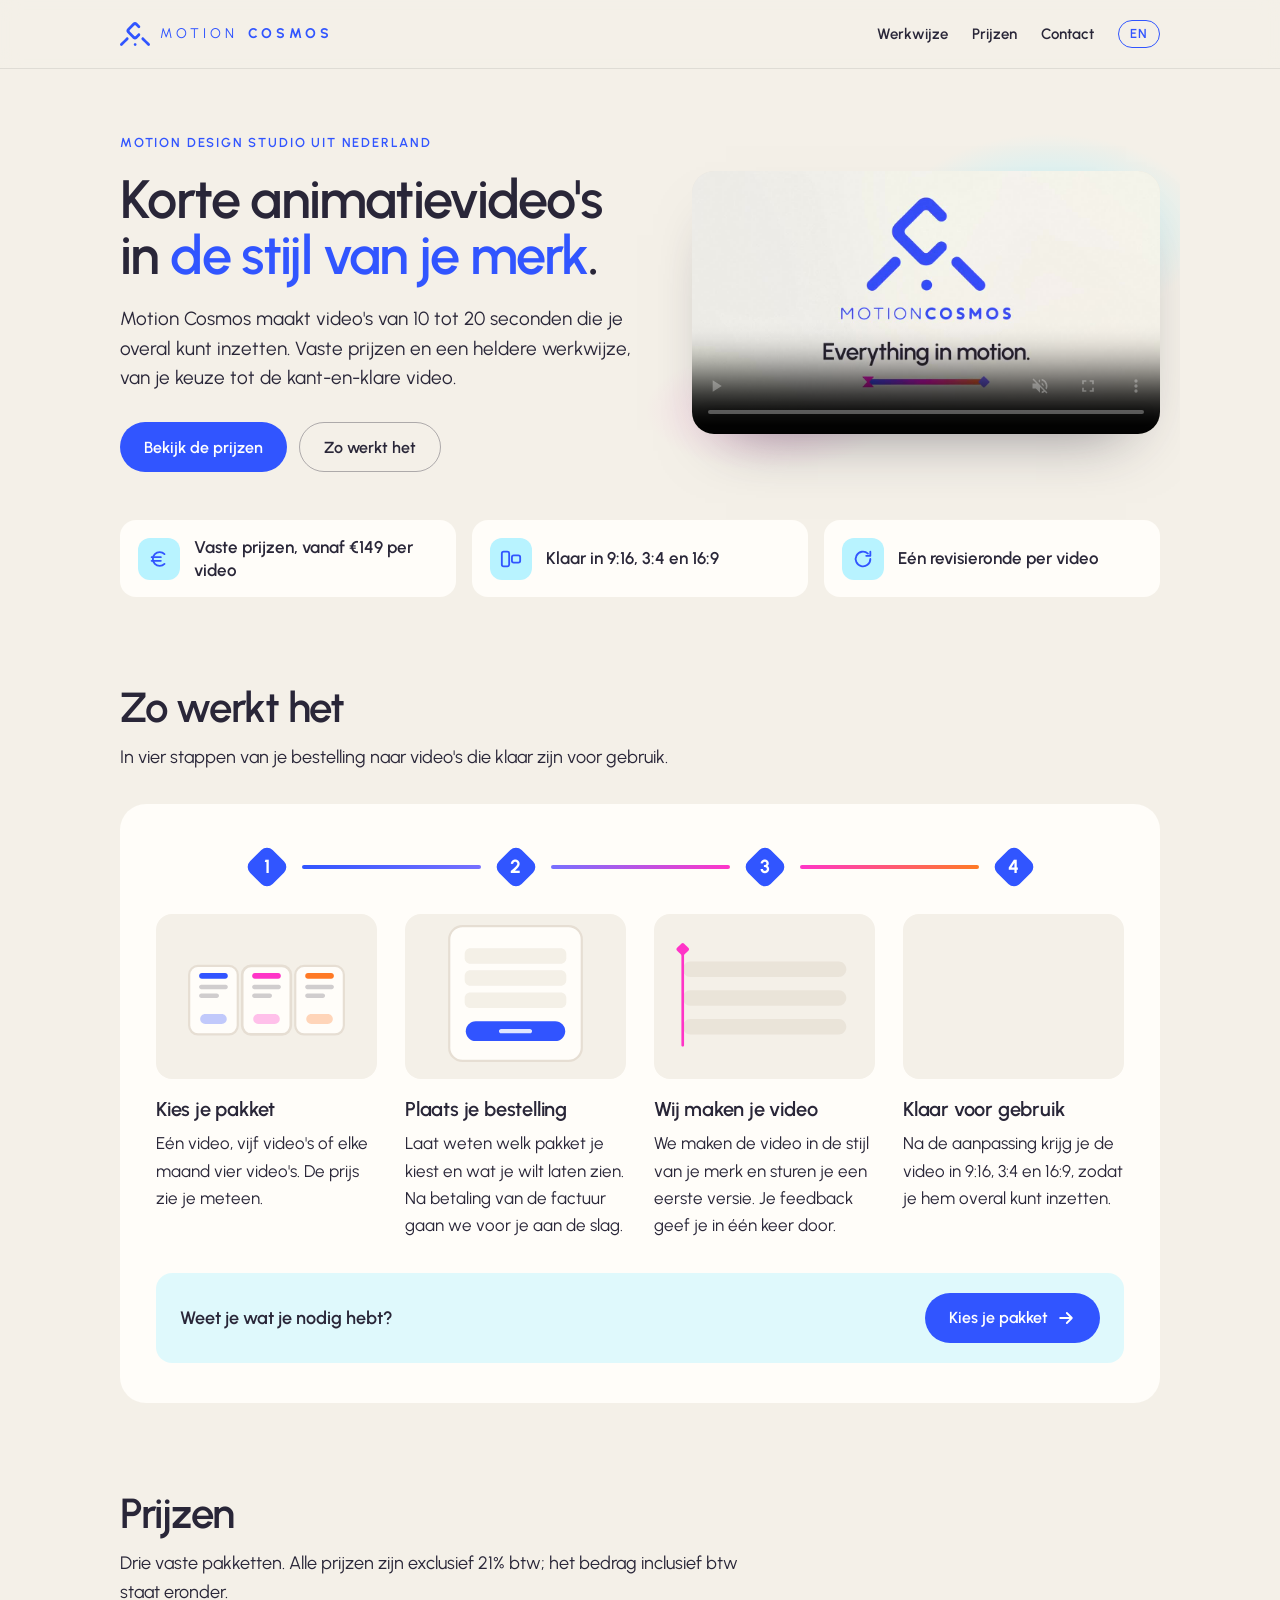
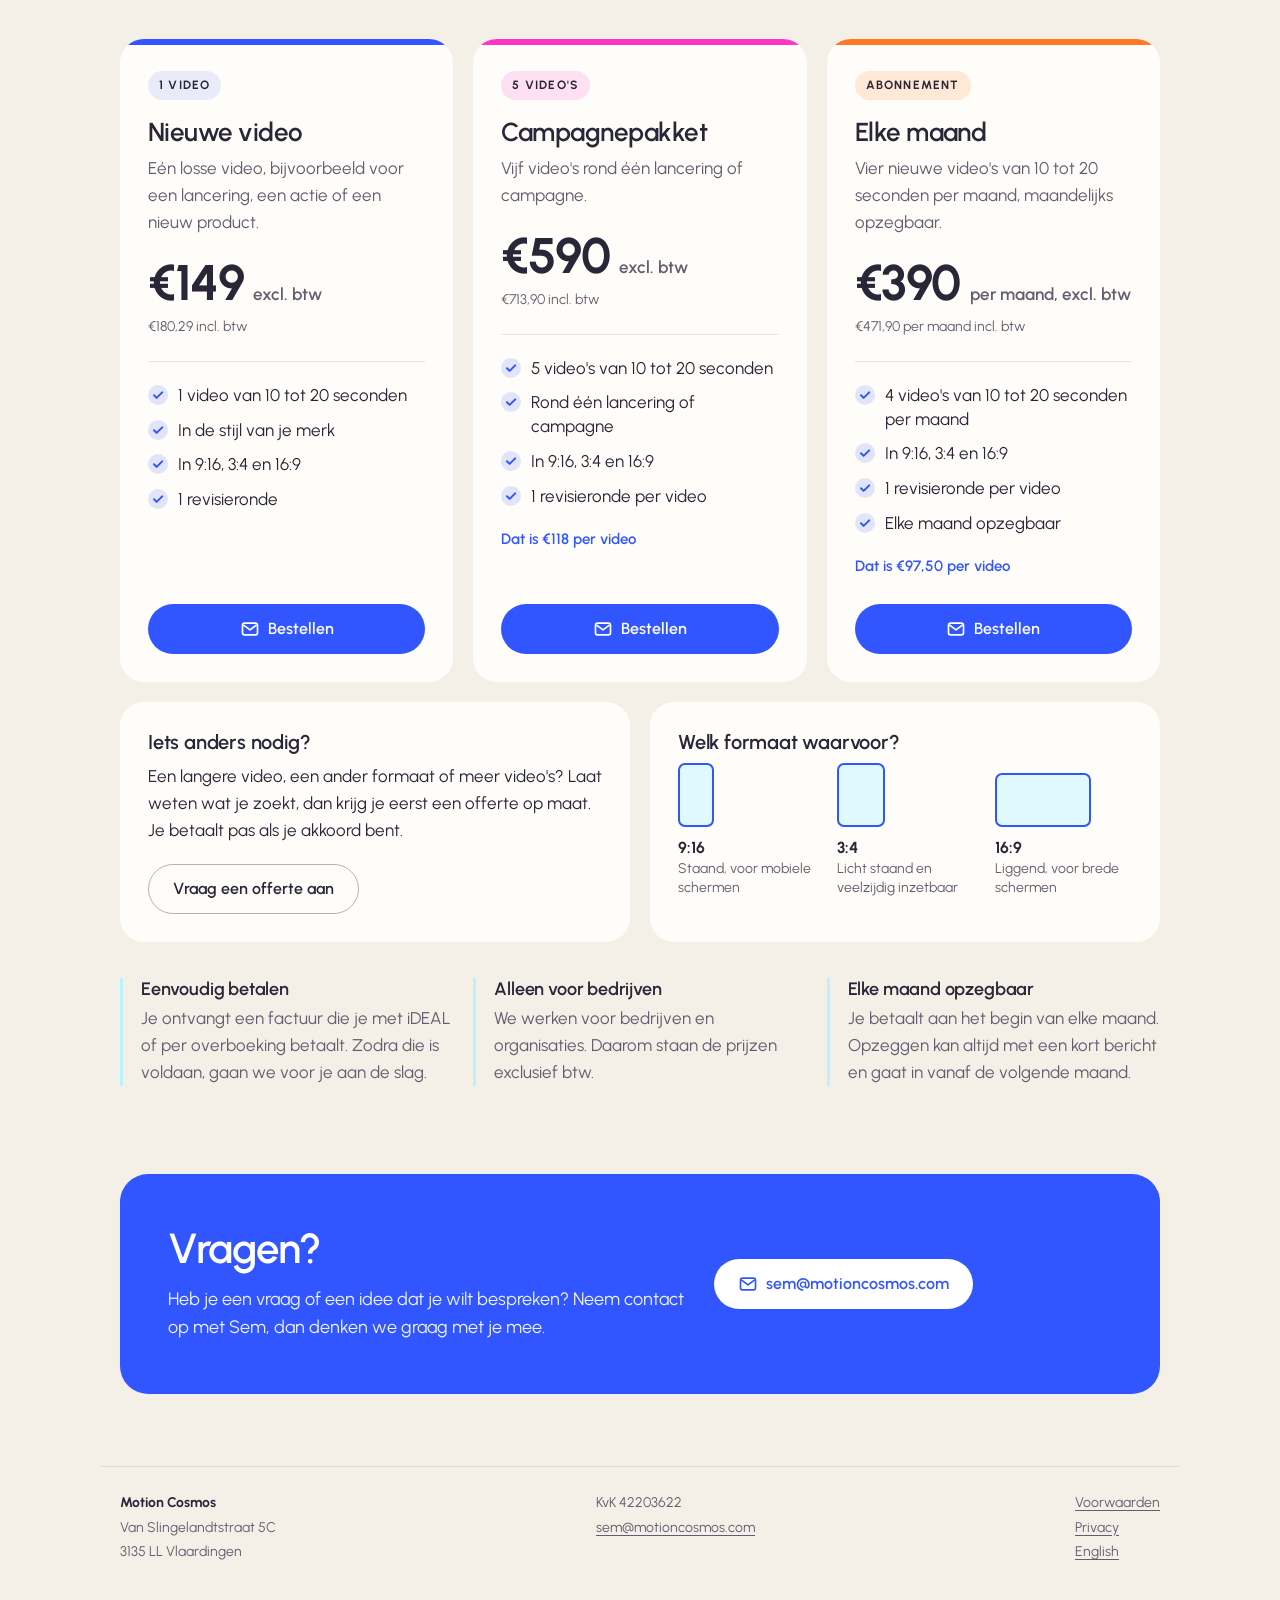
==== commit 23bb94ea: "Add the KvK number and business address Footer on every page, and the KvK number in the terms and pr" ====
--- a/index.html
+++ b/index.html
@@ -193,8 +193,8 @@
 
 <footer>
   <div class="wrap">
-    <p><strong>Motion Cosmos</strong></p>
-    <p><a href="mailto:sem@motioncosmos.com">sem@motioncosmos.com</a></p>
+    <p><strong>Motion Cosmos</strong><br>Van Slingelandtstraat 5C<br>3135 LL Vlaardingen</p>
+    <p>KvK 42203622<br><a href="mailto:sem@motioncosmos.com">sem@motioncosmos.com</a></p>
     <p><a href="voorwaarden.html">Voorwaarden</a><br><a href="privacy.html">Privacy</a><br><a href="en/index.html" hreflang="en">English</a></p>
   </div>
 </footer>
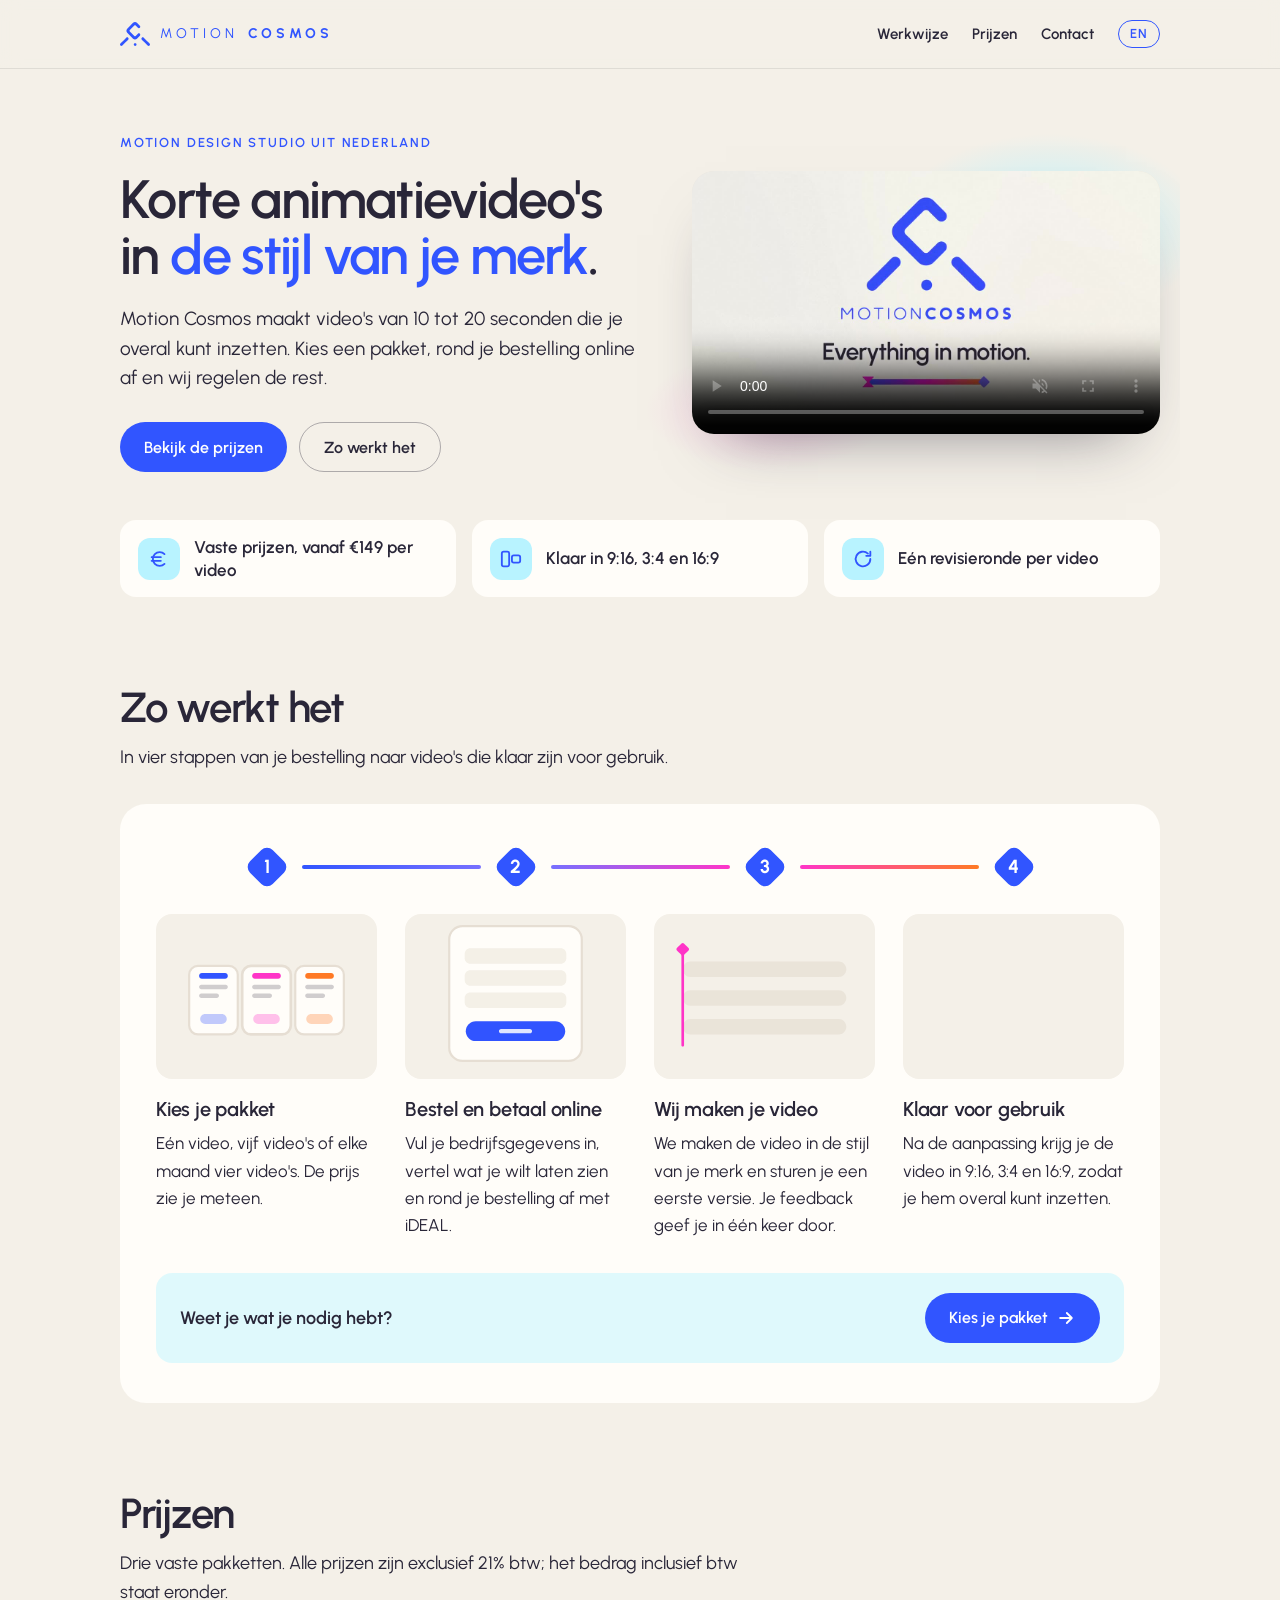
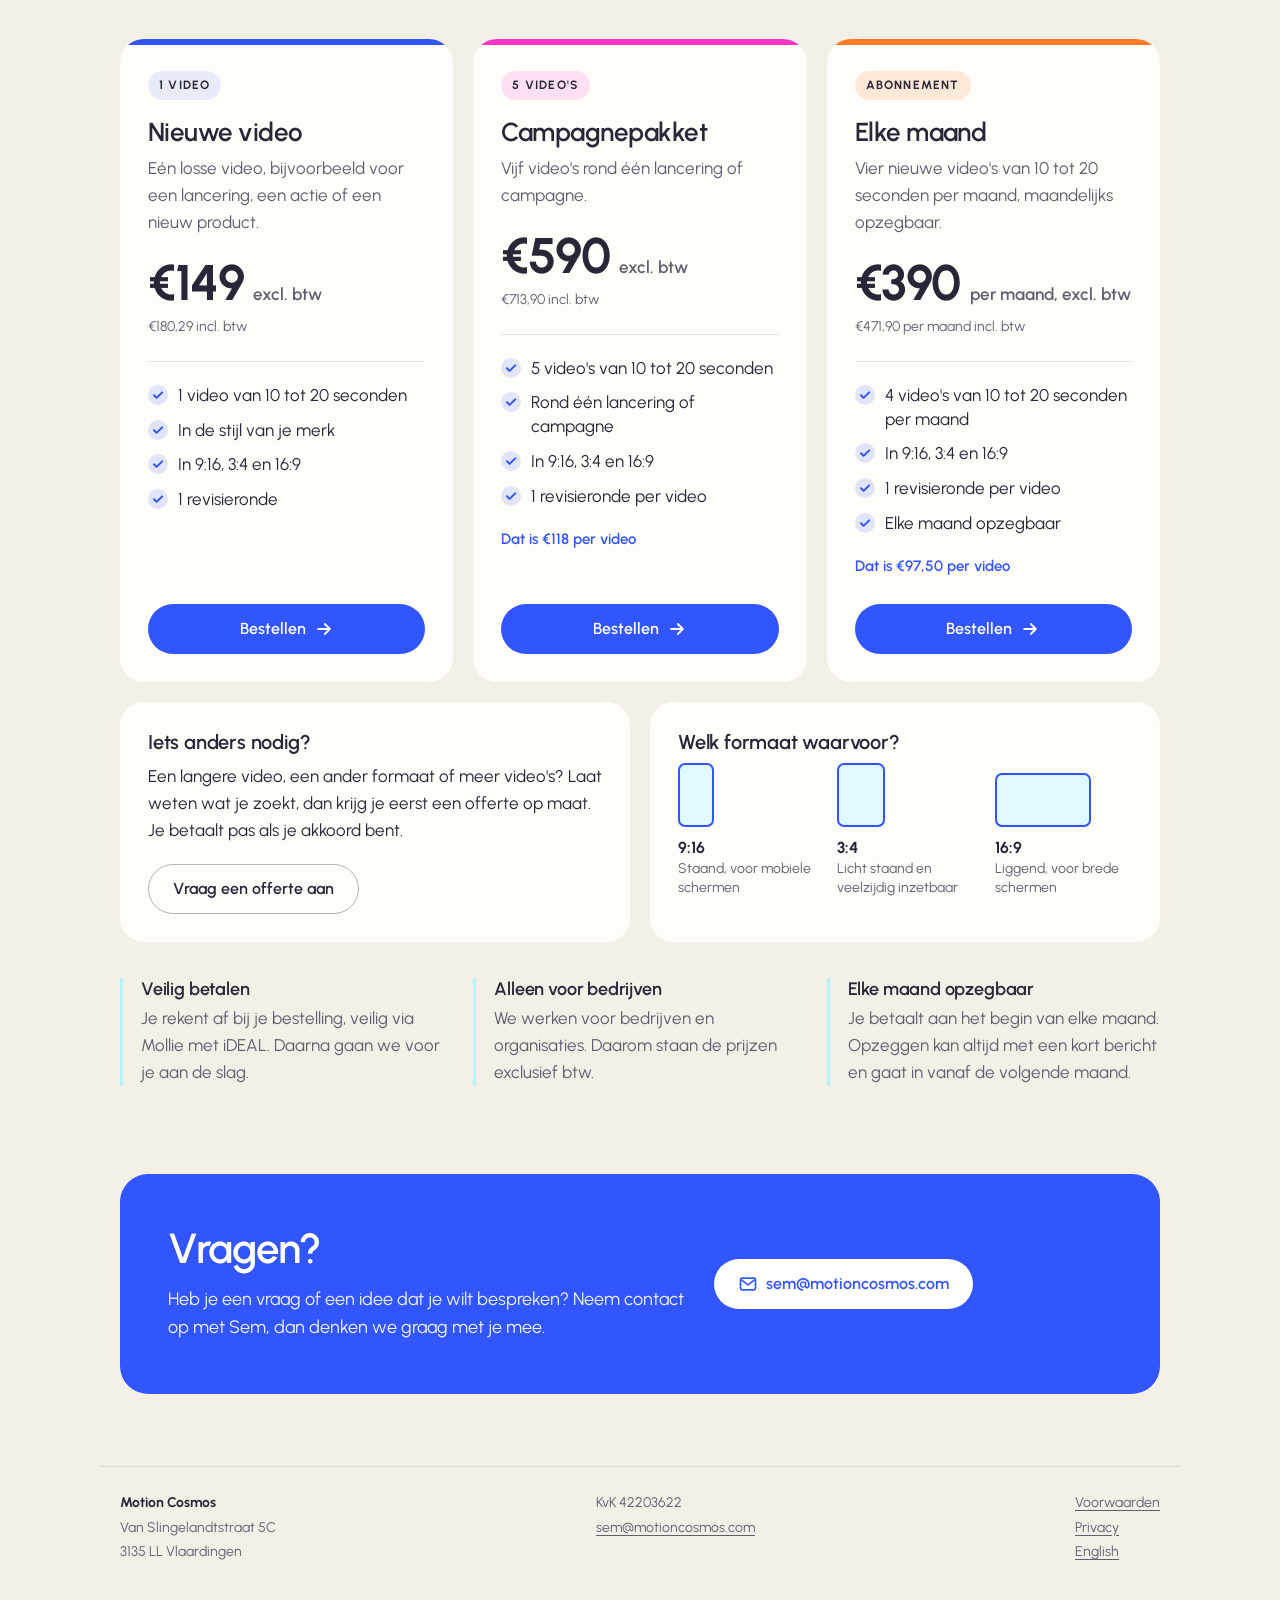
==== commit 43486f84: "Open online ordering The order page (bestellen.html, en/order.html) and the thank-you pages go live " ====
--- a/index.html
+++ b/index.html
@@ -36,8 +36,8 @@
     <div>
       <p class="eyebrow">Motion design studio uit Nederland</p>
       <h1>Korte animatievideo's in <em>de stijl van je merk</em>.</h1>
+      <p class="lead">Motion Cosmos maakt video's van 10 tot 20 seconden die je overal kunt inzetten. Kies een pakket, rond je bestelling online af en wij regelen de rest.</p>
       
-      <p class="lead">Motion Cosmos maakt video's van 10 tot 20 seconden die je overal kunt inzetten. Vaste prijzen en een heldere werkwijze, van je keuze tot de kant-en-klare video.</p>
       <div class="buttons">
         <a class="btn btn-primary" href="#prijzen">Bekijk de prijzen</a>
         <a class="btn btn-ghost" href="#werkwijze">Zo werkt het</a>
@@ -72,9 +72,9 @@
         <li>
           <span class="kf"><span>2</span></span>
           <div class="anim" data-lottie="assets/lottie/step2.json" aria-hidden="true"></div>
+          <h3>Bestel en betaal online</h3>
+          <p>Vul je bedrijfsgegevens in, vertel wat je wilt laten zien en rond je bestelling af met iDEAL.</p>
           
-          <h3>Plaats je bestelling</h3>
-          <p>Laat weten welk pakket je kiest en wat je wilt laten zien. Na betaling van de factuur gaan we voor je aan de slag.</p>
         </li>
         <li>
           <span class="kf"><span>3</span></span>
@@ -115,8 +115,8 @@
           <li><svg width="20" height="20" viewBox="0 0 20 20" aria-hidden="true"><circle cx="10" cy="10" r="10" fill="currentColor" opacity=".14"/><path d="M6 10.3l2.6 2.6 5.6-5.5" fill="none" stroke="currentColor" stroke-width="2" stroke-linecap="round" stroke-linejoin="round"/></svg>1 revisieronde</li>
         </ul>
         <div class="grow"></div>
+        <a class="btn btn-primary" href="bestellen.html?pakket=video">Bestellen <svg width="20" height="20" viewBox="0 0 24 24" fill="none" stroke="currentColor" stroke-width="2.2" stroke-linecap="round" stroke-linejoin="round" aria-hidden="true"><path d="M5 12h14M13 6l6 6-6 6"/></svg></a>
         
-        <a class="btn btn-primary" href="mailto:sem@motioncosmos.com?subject=Bestelling%3A%20Nieuwe%20video"><svg width="20" height="20" viewBox="0 0 24 24" fill="none" stroke="currentColor" stroke-width="2" stroke-linejoin="round" aria-hidden="true"><rect x="3" y="5" width="18" height="14" rx="2.5"/><path d="M4 7l8 6 8-6"/></svg>Bestellen</a>
       </article>
       <article class="price p2">
         <span class="tag">5 video's</span>
@@ -132,8 +132,8 @@
         </ul>
         <p class="unit">Dat is €118 per video</p>
         <div class="grow"></div>
+        <a class="btn btn-primary" href="bestellen.html?pakket=pack">Bestellen <svg width="20" height="20" viewBox="0 0 24 24" fill="none" stroke="currentColor" stroke-width="2.2" stroke-linecap="round" stroke-linejoin="round" aria-hidden="true"><path d="M5 12h14M13 6l6 6-6 6"/></svg></a>
         
-        <a class="btn btn-primary" href="mailto:sem@motioncosmos.com?subject=Bestelling%3A%20Campagnepakket"><svg width="20" height="20" viewBox="0 0 24 24" fill="none" stroke="currentColor" stroke-width="2" stroke-linejoin="round" aria-hidden="true"><rect x="3" y="5" width="18" height="14" rx="2.5"/><path d="M4 7l8 6 8-6"/></svg>Bestellen</a>
       </article>
       <article class="price p3">
         <span class="tag">Abonnement</span>
@@ -149,8 +149,8 @@
         </ul>
         <p class="unit">Dat is €97,50 per video</p>
         <div class="grow"></div>
+        <a class="btn btn-primary" href="bestellen.html?pakket=monthly">Bestellen <svg width="20" height="20" viewBox="0 0 24 24" fill="none" stroke="currentColor" stroke-width="2.2" stroke-linecap="round" stroke-linejoin="round" aria-hidden="true"><path d="M5 12h14M13 6l6 6-6 6"/></svg></a>
         
-        <a class="btn btn-primary" href="mailto:sem@motioncosmos.com?subject=Bestelling%3A%20Elke%20maand"><svg width="20" height="20" viewBox="0 0 24 24" fill="none" stroke="currentColor" stroke-width="2" stroke-linejoin="round" aria-hidden="true"><rect x="3" y="5" width="18" height="14" rx="2.5"/><path d="M4 7l8 6 8-6"/></svg>Bestellen</a>
       </article>
     </div>
 
@@ -171,8 +171,8 @@
     </div>
 
     <ul class="good">
+      <li><h3>Veilig betalen</h3><p>Je rekent af bij je bestelling, veilig via Mollie met iDEAL. Daarna gaan we voor je aan de slag.</p></li>
       
-      <li><h3>Eenvoudig betalen</h3><p>Je ontvangt een factuur die je met iDEAL of per overboeking betaalt. Zodra die is voldaan, gaan we voor je aan de slag.</p></li>
       <li><h3>Alleen voor bedrijven</h3><p>We werken voor bedrijven en organisaties. Daarom staan de prijzen exclusief btw.</p></li>
       <li><h3>Elke maand opzegbaar</h3><p>Je betaalt aan het begin van elke maand. Opzeggen kan altijd met een kort bericht en gaat in vanaf de volgende maand.</p></li>
     </ul>
